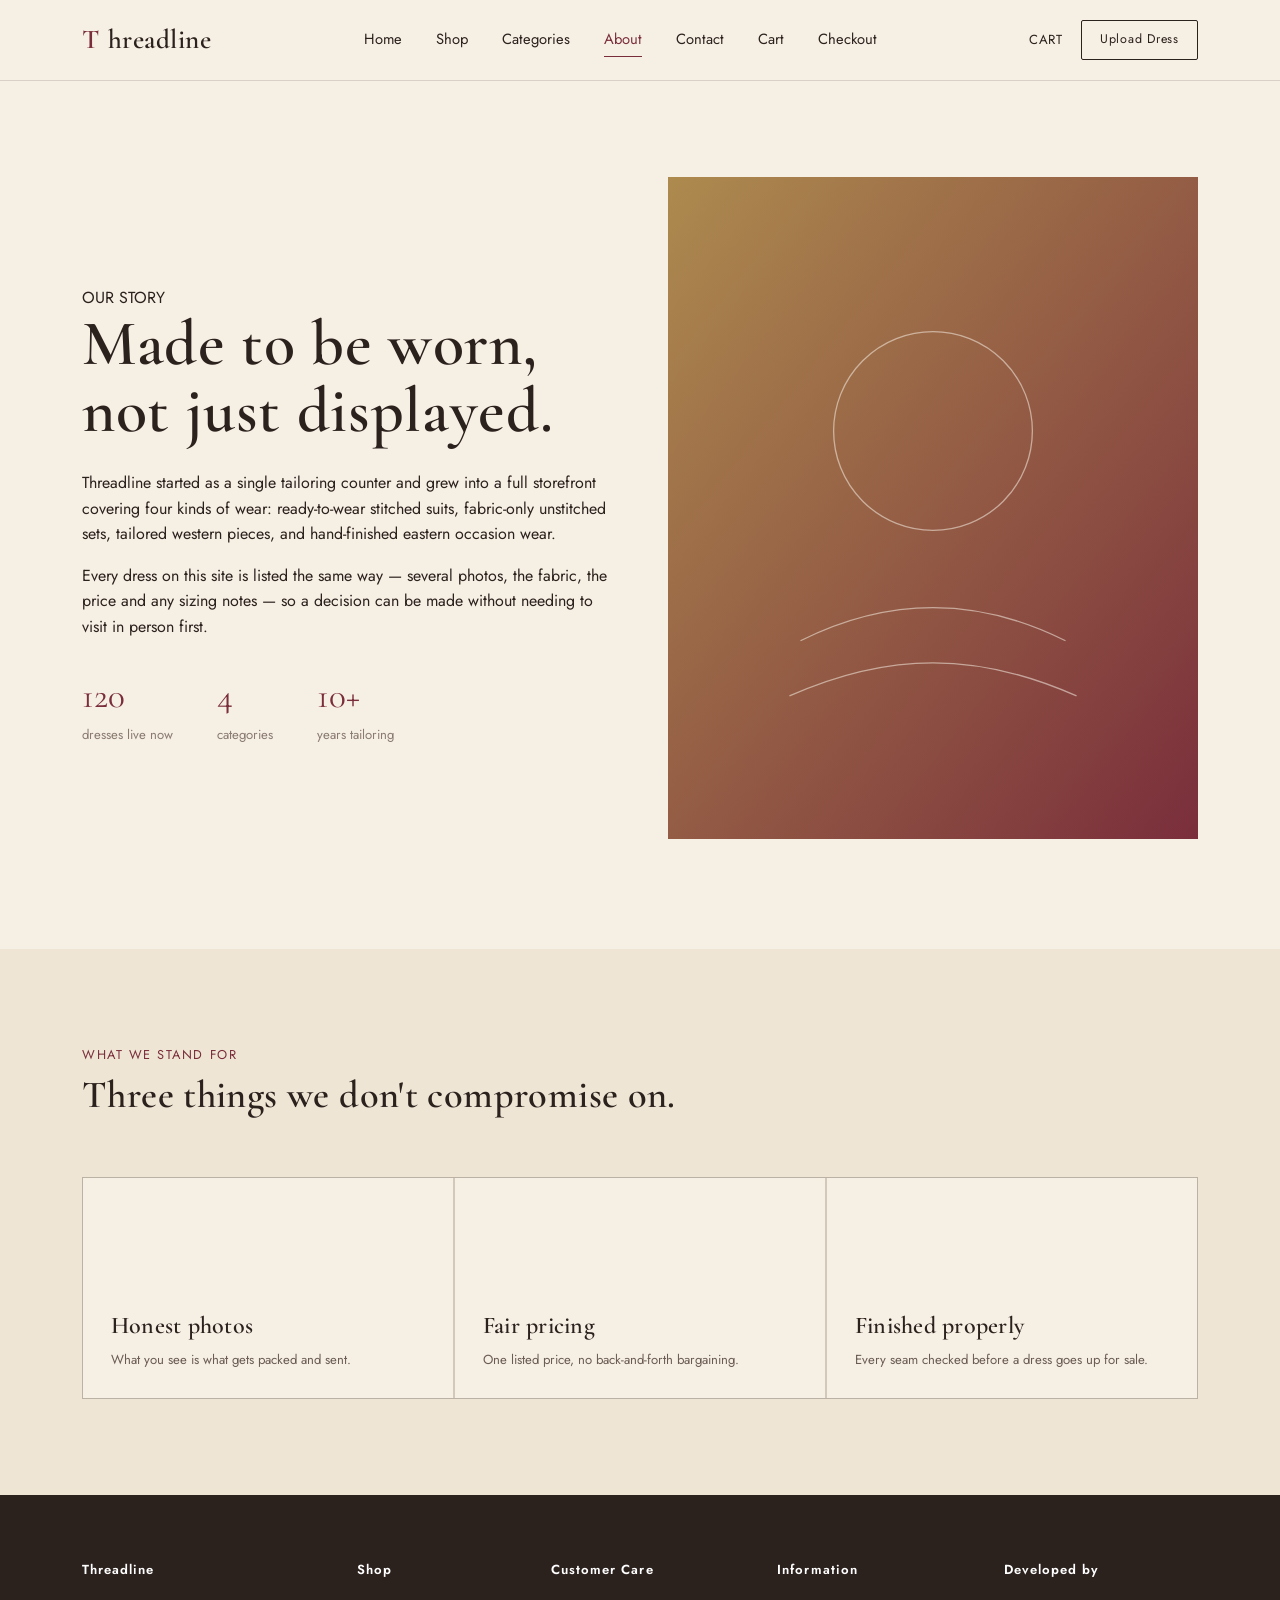
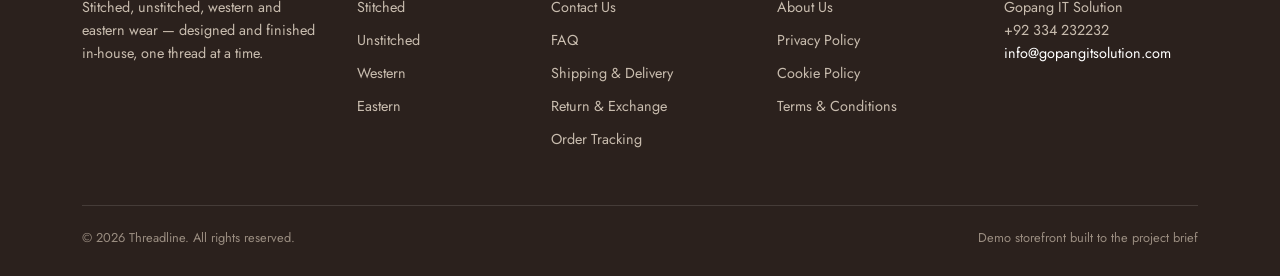
==== about.html @ db579361 "First upload" ====
<!doctype html>
<html lang="en">
<head>
<meta charset="UTF-8">
<meta name="viewport" content="width=device-width, initial-scale=1.0">
<title>About — Threadline</title>
<link rel="preconnect" href="https://fonts.googleapis.com">
<link href="https://fonts.googleapis.com/css2?family=Cormorant+Garamond:wght@500;600;700&family=Jost:wght@400;500;600&display=swap" rel="stylesheet">
<link rel="stylesheet" href="css/style.css">
</head>
<body>

<header class="site-header">
  <nav class="nav">
    <a href="index.html" class="brand"><span class="brand-mark">T</span>hreadline</a>
    <ul class="nav-links">
      <li><a href="index.html">Home</a></li>
      <li><a href="shop.html">Shop</a></li>
      <li><a href="categories.html">Categories</a></li>
      <li><a href="about.html" class="active">About</a></li>
      <li><a href="contact.html">Contact</a></li>
      <li><a href="cart.html">Cart</a></li>
      <li><a href="checkout.html">Checkout</a></li>
    </ul>
    <div class="nav-cta">
      <a href="cart.html" class="cart-link" aria-label="Shopping cart">
        Cart <span class="cart-badge">0</span>
      </a>
      <a href="admin.html" class="btn btn-small">Upload Dress</a>
      <button class="nav-toggle" aria-label="Menu"><span></span><span></span><span></span></button>
    </div>
  </nav>
</header>

<section class="section">
  <div class="container split">
    <div>
      <span class="kicker">OUR STORY</span>
      <h1>Made to be worn, not just displayed.</h1>
      <p>Threadline started as a single tailoring counter and grew into a full storefront covering four kinds of wear: ready-to-wear stitched suits, fabric-only unstitched sets, tailored western pieces, and hand-finished eastern occasion wear.</p>
      <p>Every dress on this site is listed the same way — several photos, the fabric, the price and any sizing notes — so a decision can be made without needing to visit in person first.</p>
      <div class="stat-row">
        <div><div class="num" id="statCount">—</div><div class="lbl">dresses live now</div></div>
        <div><div class="num">4</div><div class="lbl">categories</div></div>
        <div><div class="num">10+</div><div class="lbl">years tailoring</div></div>
      </div>
    </div>
    <div>
      <div class="gallery-main" style="aspect-ratio:4/5;">
        <svg viewBox="0 0 480 600" xmlns="http://www.w3.org/2000/svg" style="width:100%;height:100%;">
          <defs>
            <linearGradient id="aboutG" x1="0" y1="0" x2="1" y2="1">
              <stop offset="0" stop-color="#AD8A4E"/>
              <stop offset="1" stop-color="#7A2E3B"/>
            </linearGradient>
          </defs>
          <rect width="480" height="600" fill="url(#aboutG)"/>
          <g fill="none" stroke="#F6EFE4" stroke-width="1.2" opacity="0.55">
            <circle cx="240" cy="230" r="90"/>
            <path d="M120 420 C200 380 280 380 360 420"/>
            <path d="M110 470 C200 430 280 430 370 470"/>
          </g>
        </svg>
      </div>
    </div>
  </div>
</section>

<section class="section alt">
  <div class="container">
    <div class="section-head">
      <div>
        <span class="kicker">WHAT WE STAND FOR</span>
        <h2>Three things we don't compromise on.</h2>
      </div>
    </div>
    <div class="category-grid" style="grid-template-columns:repeat(3,1fr);">
      <div class="category-card" style="min-height:220px;">
        <h3>Honest photos</h3>
        <span class="count">What you see is what gets packed and sent.</span>
      </div>
      <div class="category-card" style="min-height:220px;">
        <h3>Fair pricing</h3>
        <span class="count">One listed price, no back-and-forth bargaining.</span>
      </div>
      <div class="category-card" style="min-height:220px;">
        <h3>Finished properly</h3>
        <span class="count">Every seam checked before a dress goes up for sale.</span>
      </div>
    </div>
  </div>
</section>

<footer class="site-footer">
  <div class="container">
    <div class="footer-grid">
      <div>
        <h4>Threadline</h4>
        <p>Stitched, unstitched, western and eastern wear — designed and finished in-house, one thread at a time.</p>
      </div>
      <div>
        <h4>Shop</h4>
        <ul>
          <li><a href="shop.html?cat=Stitched">Stitched</a></li>
          <li><a href="shop.html?cat=Unstitched">Unstitched</a></li>
          <li><a href="shop.html?cat=Western">Western</a></li>
          <li><a href="shop.html?cat=Eastern">Eastern</a></li>
        </ul>
      </div>
      <div>
        <h4>Customer Care</h4>
        <ul>
          <li><a href="contact.html">Contact Us</a></li>
          <li><a href="#">FAQ</a></li>
          <li><a href="#">Shipping &amp; Delivery</a></li>
          <li><a href="#">Return &amp; Exchange</a></li>
          <li><a href="#">Order Tracking</a></li>
        </ul>
      </div>
      <div>
        <h4>Information</h4>
        <ul>
          <li><a href="about.html">About Us</a></li>
          <li><a href="#">Privacy Policy</a></li>
          <li><a href="#">Cookie Policy</a></li>
          <li><a href="#">Terms &amp; Conditions</a></li>
        </ul>
      </div>
      <div>
        <h4>Developed by</h4>
        <p>Gopang IT Solution<br>+92 334 232232<br><a href="mailto:info@gopangitsolution.com">info@gopangitsolution.com</a></p>
      </div>
    </div>
    <div class="footer-bottom">
      <span>© <span id="year"></span> Threadline. All rights reserved.</span>
      <span>Demo storefront built to the project brief</span>
    </div>
  </div>
</footer>

<script src="js/data.js"></script>
<script src="js/main.js"></script>
<script>
  document.getElementById("statCount").textContent = loadProducts().length;
</script>
</body>
</html>
---- css/style.css ----
/* ============================================================
   RESHAM HOUSE — stylesheet
   Design tokens
   ============================================================ */
:root{
  --maroon:      #7A2E3B;
  --maroon-dark: #5E212C;
  --ivory:       #F6EFE4;
  --ivory-2:     #EFE5D4;
  --ink:         #2B211D;
  --gold:        #AD8A4E;
  --blush:       #E9D7C9;
  --white:       #FFFFFF;
  --line:        rgba(43,33,29,0.14);

  --font-display: 'Cormorant Garamond', 'Georgia', serif;
  --font-body: 'Jost', 'Helvetica Neue', Arial, sans-serif;

  --maxw: 1180px;
  --radius: 2px;
}

*{ box-sizing:border-box; }
html{ scroll-behavior:smooth; }
body{
  margin:0;
  background:var(--ivory);
  color:var(--ink);
  font-family:var(--font-body);
  font-size:16px;
  line-height:1.6;
  -webkit-font-smoothing:antialiased;
}
img{ max-width:100%; display:block; }
a{ color:inherit; text-decoration:none; }
ul{ list-style:none; margin:0; padding:0; }
button{ font-family:inherit; cursor:pointer; }
input,select,textarea{ font-family:inherit; font-size:1rem; }

h1,h2,h3,h4{
  font-family:var(--font-display);
  font-weight:600;
  margin:0 0 .4em;
  color:var(--ink);
  letter-spacing:.01em;
}
h1{ font-size:clamp(2.6rem,5vw,4.4rem); line-height:1.05; font-weight:600; }
h2{ font-size:clamp(1.9rem,3vw,2.6rem); line-height:1.15; }
h3{ font-size:1.5rem; }
p{ margin:0 0 1em; max-width:62ch; }

.container{
  max-width:var(--maxw);
  margin:0 auto;
  padding:0 32px;
}

:focus-visible{
  outline:2px solid var(--maroon);
  outline-offset:3px;
}

@media (prefers-reduced-motion: reduce){
  *{ animation-duration:.001ms !important; transition-duration:.001ms !important; }
}

/* ---------- buttons ---------- */
.btn{
  display:inline-flex;
  align-items:center;
  gap:.5em;
  padding:14px 30px;
  border:1px solid var(--ink);
  background:transparent;
  color:var(--ink);
  font-size:.86rem;
  letter-spacing:.06em;
  border-radius:var(--radius);
  transition:background .25s ease, color .25s ease, border-color .25s ease;
}
.btn:hover{ background:var(--ink); color:var(--ivory); }
.btn-solid{
  background:var(--maroon);
  border-color:var(--maroon);
  color:var(--white);
}
.btn-solid:hover{ background:var(--maroon-dark); border-color:var(--maroon-dark); color:var(--white); }
.btn-ghost{
  border-color:rgba(255,255,255,0.55);
  color:var(--white);
}
.btn-ghost:hover{ background:var(--white); color:var(--ink); }
.btn-small{ padding:9px 18px; font-size:.78rem; }
.btn-block{ width:100%; justify-content:center; }
.btn[disabled]{ opacity:.45; cursor:not-allowed; }

/* ============================================================
   Header / nav
   ============================================================ */
.site-header{
  position:sticky; top:0; z-index:50;
  background:var(--ivory);
  border-bottom:1px solid var(--line);
}
.nav{
  display:flex;
  align-items:center;
  justify-content:space-between;
  padding:18px 32px;
  max-width:var(--maxw);
  margin:0 auto;
}
.brand{
  font-family:var(--font-display);
  font-size:1.7rem;
  font-weight:600;
  letter-spacing:.02em;
  display:flex;
  align-items:baseline;
  gap:8px;
}
.brand .brand-mark{ color:var(--maroon); }
.nav-links{
  display:flex;
  gap:34px;
  font-size:.92rem;
}
.nav-links a{
  position:relative;
  padding:4px 0;
  color:var(--ink);
}
.nav-links a.active,
.nav-links a:hover{ color:var(--maroon); }
.nav-links a.active::after{
  content:"";
  position:absolute; left:0; right:0; bottom:-3px;
  height:1px; background:var(--maroon);
}
.nav-cta{ display:flex; align-items:center; gap:18px; }
.cart-link{
  display:inline-flex; align-items:center; gap:8px;
  font-size:.82rem; letter-spacing:.06em; text-transform:uppercase; color:var(--ink);
}
.cart-badge{
  display:inline-flex; align-items:center; justify-content:center;
  min-width:20px; height:20px; border-radius:50%;
  background:var(--maroon); color:#fff; font-size:.68rem; padding:0 6px;
}
.nav-toggle{
  display:none;
  background:none; border:none;
  flex-direction:column; gap:5px;
  padding:6px;
}
.nav-toggle span{ width:24px; height:1px; background:var(--ink); display:block; }

@media (max-width:860px){
  .nav-links{
    position:absolute; top:100%; left:0; right:0;
    background:var(--ivory);
    flex-direction:column;
    padding:8px 32px 26px;
    border-bottom:1px solid var(--line);
    display:none;
    gap:18px;
  }
  .nav-links.open{ display:flex; }
  .nav-toggle{ display:flex; }
}

/* ============================================================
   Hero
   ============================================================ */
.hero{
  display:grid;
  grid-template-columns:1.05fr .95fr;
  align-items:stretch;
  min-height:78vh;
  border-bottom:1px solid var(--line);
}
.hero-copy{
  display:flex;
  flex-direction:column;
  justify-content:center;
  padding:64px clamp(32px,6vw,88px);
}
.hero-eyebrow{
  font-size:.82rem;
  color:var(--maroon);
  letter-spacing:.14em;
  margin-bottom:18px;
}
.hero-copy h1{ margin-bottom:.3em; }
.hero-copy .lede{
  font-size:1.12rem;
  color:#5a4d46;
  max-width:44ch;
  margin-bottom:2em;
}
.hero-actions{ display:flex; gap:16px; flex-wrap:wrap; }
.hero-visual{
  position:relative;
  overflow:hidden;
  background:linear-gradient(160deg,var(--maroon) 0%, var(--maroon-dark) 55%, #40151d 100%);
}
.hero-visual svg{ width:100%; height:100%; display:block; }

@media (max-width:900px){
  .hero{ grid-template-columns:1fr; min-height:auto; }
  .hero-visual{ height:52vw; order:-1; }
  .hero-copy{ padding:48px 24px; }
}

/* ============================================================
   Section scaffolding
   ============================================================ */
.section{ padding:96px 0; }
.section-tight{ padding:64px 0; }
.section-head{
  display:flex;
  align-items:flex-end;
  justify-content:space-between;
  gap:24px;
  margin-bottom:44px;
  flex-wrap:wrap;
}
.section-head .kicker{
  font-size:.8rem;
  color:var(--maroon);
  letter-spacing:.12em;
  margin-bottom:.6em;
  display:block;
}
.section-head p{ color:#5a4d46; margin:0; }
.alt{ background:var(--ivory-2); }

/* ---------- category cards ---------- */
.category-grid{
  display:grid;
  grid-template-columns:repeat(4,1fr);
  gap:2px;
  background:var(--line);
  border:1px solid var(--line);
}
.category-card{
  background:var(--ivory);
  position:relative;
  min-height:340px;
  display:flex;
  flex-direction:column;
  justify-content:flex-end;
  padding:28px;
  overflow:hidden;
  transition:background .3s ease;
}
.category-card .swatch{
  position:absolute; inset:0;
  opacity:.16;
  transition:opacity .35s ease, transform .6s ease;
}
.category-card:hover .swatch{ opacity:.28; transform:scale(1.04); }
.category-card h3{ position:relative; margin-bottom:.15em; }
.category-card .count{
  position:relative;
  font-size:.82rem;
  color:#6b5c53;
}
.category-card .arrow{
  position:relative;
  margin-top:14px;
  font-size:.8rem;
  letter-spacing:.06em;
  color:var(--maroon);
}

@media (max-width:900px){
  .category-grid{ grid-template-columns:repeat(2,1fr); }
}
@media (max-width:520px){
  .category-grid{ grid-template-columns:1fr; }
}

/* ============================================================
   Product grid / cards
   ============================================================ */
.toolbar{
  display:flex;
  align-items:center;
  justify-content:space-between;
  flex-wrap:wrap;
  gap:16px;
  margin-bottom:36px;
  padding-bottom:20px;
  border-bottom:1px solid var(--line);
}
.filter-tabs{
  display:flex;
  gap:8px;
  flex-wrap:wrap;
}
.filter-tabs button{
  background:transparent;
  border:1px solid var(--line);
  padding:9px 18px;
  font-size:.82rem;
  letter-spacing:.03em;
  color:var(--ink);
  border-radius:20px;
  transition:all .2s ease;
}
.filter-tabs button.active,
.filter-tabs button:hover{
  background:var(--maroon);
  border-color:var(--maroon);
  color:var(--white);
}
.search-box{
  display:flex;
  align-items:center;
  border-bottom:1px solid var(--ink);
  padding:6px 2px;
  min-width:220px;
}
.search-box input{
  border:none; background:none; outline:none;
  width:100%; font-size:.92rem; color:var(--ink);
}

.product-grid{
  display:grid;
  grid-template-columns:repeat(auto-fill,minmax(240px,1fr));
  gap:34px 26px;
}
.product-card{
  display:block;
  background:var(--white);
}
.product-card-link{ display:block; }
.product-thumb{
  position:relative;
  aspect-ratio:3/4;
  overflow:hidden;
  background:var(--blush);
}
.product-thumb img{
  width:100%; height:100%; object-fit:cover;
  transition:transform .5s ease, opacity .4s ease;
}
.product-card:hover .product-thumb img{ transform:scale(1.045); }
.product-thumb .img-alt{
  position:absolute; inset:0;
  opacity:0;
  transition:opacity .4s ease;
}
.product-card:hover .img-alt{ opacity:1; }
.product-tag{
  position:absolute; top:12px; left:12px;
  background:var(--white);
  color:var(--ink);
  font-size:.7rem;
  letter-spacing:.06em;
  padding:5px 11px;
  border-radius:16px;
}
.product-info{ padding:16px 2px 0; }
.product-info .p-name{
  font-family:var(--font-display);
  font-size:1.18rem;
  margin-bottom:.2em;
}
.product-info .p-price{
  color:var(--maroon);
  font-size:.95rem;
}
.product-info .p-cat{
  font-size:.76rem;
  color:#8a7b71;
  letter-spacing:.04em;
  margin-top:2px;
}
.mini-cart-btn{
  width:100%; border:0; background:var(--maroon); color:#fff;
  padding:12px 16px; font-weight:500; letter-spacing:.04em; text-transform:uppercase;
  transition:background .2s ease;
}
.mini-cart-btn:hover{ background:var(--maroon-dark); }
.empty-state{
  text-align:center;
  padding:80px 20px;
  color:#7c6d63;
  border:1px dashed var(--line);
}
.empty-state h3{ color:var(--ink); }

/* ============================================================
   Product detail
   ============================================================ */
.detail-wrap{
  display:grid;
  grid-template-columns:1fr 1fr;
  gap:56px;
  align-items:flex-start;
}
.gallery-main{
  aspect-ratio:3/4;
  overflow:hidden;
  background:var(--blush);
  margin-bottom:14px;
}
.gallery-main img{ width:100%; height:100%; object-fit:cover; }
.gallery-thumbs{
  display:flex;
  gap:10px;
  flex-wrap:wrap;
}
.gallery-thumbs button{
  width:76px; height:96px;
  padding:0; border:1px solid var(--line);
  background:var(--blush);
  overflow:hidden;
}
.gallery-thumbs button.active{ border-color:var(--maroon); border-width:2px; }
.gallery-thumbs img{ width:100%; height:100%; object-fit:cover; }

.detail-info .p-cat{
  font-size:.8rem;
  letter-spacing:.1em;
  color:var(--maroon);
  margin-bottom:.6em;
  display:block;
}
.detail-info h1{ font-size:clamp(2rem,3.4vw,2.7rem); margin-bottom:.25em; }
.detail-info .price{
  font-size:1.4rem;
  color:var(--maroon);
  font-family:var(--font-display);
  margin-bottom:1.2em;
}
.detail-info .desc{
  color:#4a3f39;
  border-top:1px solid var(--line);
  padding-top:22px;
  margin-bottom:26px;
}
.spec-row{
  display:flex;
  justify-content:space-between;
  padding:11px 0;
  border-top:1px solid var(--line);
  font-size:.9rem;
}
.spec-row:last-of-type{ border-bottom:1px solid var(--line); }
.spec-row span:first-child{ color:#8a7b71; }

@media (max-width:820px){
  .detail-wrap{ grid-template-columns:1fr; gap:32px; }
}

/* ============================================================
   Admin / upload form
   ============================================================ */
.admin-shell{
  display:grid;
  grid-template-columns:1fr 1.15fr;
  gap:56px;
  align-items:flex-start;
}
.form-card{
  background:var(--white);
  border:1px solid var(--line);
  padding:36px;
}
.field{ margin-bottom:22px; }
.field label{
  display:block;
  font-size:.82rem;
  letter-spacing:.03em;
  color:#5a4d46;
  margin-bottom:8px;
}
.field input[type=text],
.field input[type=number],
.field select,
.field textarea{
  width:100%;
  padding:12px 14px;
  border:1px solid var(--line);
  background:var(--ivory);
  border-radius:var(--radius);
  color:var(--ink);
}
.field textarea{ resize:vertical; min-height:110px; }
.field-row{ display:grid; grid-template-columns:1fr 1fr; gap:18px; }
.upload-slots{
  display:grid;
  grid-template-columns:repeat(4,1fr);
  gap:10px;
}
.upload-slot{
  aspect-ratio:3/4;
  border:1px dashed var(--line);
  background:var(--ivory);
  display:flex;
  align-items:center;
  justify-content:center;
  position:relative;
  overflow:hidden;
  cursor:pointer;
  font-size:.72rem;
  color:#8a7b71;
  text-align:center;
  padding:6px;
}
.upload-slot img{ position:absolute; inset:0; width:100%; height:100%; object-fit:cover; }
.upload-slot input{ position:absolute; inset:0; opacity:0; cursor:pointer; }
.upload-slot .remove{
  position:absolute; top:4px; right:4px;
  background:rgba(43,33,29,.75);
  color:#fff;
  width:20px; height:20px;
  border-radius:50%;
  display:flex; align-items:center; justify-content:center;
  font-size:.7rem;
  z-index:2;
}
.hint{ font-size:.78rem; color:#8a7b71; margin-top:8px; }
.form-msg{
  margin-top:18px;
  padding:12px 16px;
  font-size:.88rem;
  border-radius:var(--radius);
  display:none;
}
.form-msg.show{ display:block; }
.form-msg.ok{ background:#eef4ea; color:#3a5a2f; border:1px solid #c9ddc0; }
.form-msg.err{ background:#f7e9e9; color:#8a2c2c; border:1px solid #e5c1c1; }

.cart-layout,
.checkout-layout{
  display:grid;
  grid-template-columns:1.4fr .8fr;
  gap:40px;
  align-items:start;
}
.cart-items{ display:grid; gap:18px; }
.cart-item{
  display:grid; grid-template-columns:120px 1fr; gap:18px;
  padding:18px; background:var(--white); border:1px solid var(--line);
}
.cart-item img{ width:120px; height:160px; object-fit:cover; }
.cart-copy{ display:flex; flex-direction:column; }
.cart-head{ display:flex; justify-content:space-between; gap:14px; align-items:flex-start; }
.cart-head h3{ font-size:1.4rem; margin:0; }
.cart-meta{ color:#7b635a; margin-top:4px; }
.qty-controls{
  display:inline-flex; align-items:center; gap:12px; margin:18px 0 10px;
  border:1px solid var(--line); width:max-content; padding:6px 10px;
}
.qty-controls button{
  width:28px; height:28px; border:none; background:var(--ivory); color:var(--ink);
  font-size:1.2rem; line-height:1;
}
.cart-line-total{ font-weight:600; color:var(--maroon); margin-top:auto; }
.remove-btn{
  background:none; border:1px solid var(--line); padding:6px 10px; color:#8a2c2c;
}
.summary-card{
  background:var(--white); border:1px solid var(--line); padding:28px 24px;
}
.summary-row{
  display:flex; justify-content:space-between; gap:14px; padding:10px 0; border-bottom:1px solid var(--line);
}
.summary-row.total{ border-top:1px solid var(--line); border-bottom:none; font-size:1.08rem; color:var(--maroon); }
.summary-card .btn{ margin-top:18px; }
.payment-options{ display:grid; gap:10px; }
.radio-option{
  display:flex; align-items:center; gap:10px; padding:12px 14px; border:1px solid var(--line); background:var(--ivory);
}
.checkout-form{ margin-bottom:0; }
.confirmation-shell{ display:flex; justify-content:center; }
.confirmation-card{
  max-width:760px; width:100%; background:var(--white); border:1px solid var(--line); padding:38px 32px;
}
.confirmation-box{ margin-top:18px; }
.lead{ font-size:1.08rem; color:#5a4d46; }
.cta-row{ display:flex; gap:14px; flex-wrap:wrap; margin-top:22px; }

.admin-list{ border-top:1px solid var(--line); }
.admin-row{
  display:grid;
  grid-template-columns:64px 1fr auto auto;
  gap:16px;
  align-items:center;
  padding:14px 0;
  border-bottom:1px solid var(--line);
}
.admin-row .thumb{
  width:64px; height:80px;
  object-fit:cover;
  background:var(--blush);
}
.admin-row .name{ font-family:var(--font-display); font-size:1.05rem; }
.admin-row .meta{ font-size:.78rem; color:#8a7b71; }
.admin-row .del{
  background:none; border:1px solid var(--line);
  padding:7px 14px; font-size:.75rem;
  color:#8a2c2c; border-radius:16px;
}
.admin-row .del:hover{ background:#f7e9e9; border-color:#e5c1c1; }

@media (max-width:820px){
  .admin-shell{ grid-template-columns:1fr; }
  .upload-slots{ grid-template-columns:repeat(4,1fr); }
  .cart-layout,
  .checkout-layout{ grid-template-columns:1fr; }
}

/* ============================================================
   Misc pages (about / contact)
   ============================================================ */
.split{
  display:grid;
  grid-template-columns:1fr 1fr;
  gap:56px;
  align-items:center;
}
@media (max-width:820px){ .split{ grid-template-columns:1fr; } }

.stat-row{ display:flex; gap:44px; margin-top:28px; flex-wrap:wrap; }
.stat-row .num{ font-family:var(--font-display); font-size:2.2rem; color:var(--maroon); }
.stat-row .lbl{ font-size:.82rem; color:#8a7b71; }

.contact-grid{
  display:grid;
  grid-template-columns:.9fr 1.1fr;
  gap:56px;
}
@media (max-width:820px){ .contact-grid{ grid-template-columns:1fr; } }

/* ============================================================
   Footer
   ============================================================ */
.site-footer{
  background:var(--ink);
  color:#e8ddd2;
  padding:64px 0 28px;
}
.footer-grid{
  display:grid;
  grid-template-columns:1.5fr 1fr 1.2fr 1.2fr 1.2fr;
  gap:32px;
  padding-bottom:44px;
  border-bottom:1px solid rgba(255,255,255,.12);
}
.footer-grid h4{
  color:#fff;
  font-size:.82rem;
  letter-spacing:.08em;
  margin-bottom:16px;
  font-family:var(--font-body);
}
.footer-grid ul li{ margin-bottom:10px; font-size:.9rem; }
.footer-grid ul a{ color:#c8bcae; }
.footer-grid ul a:hover{ color:#fff; }
.footer-grid p{ color:#c8bcae; font-size:.9rem; }
.footer-grid p a{ color:#fff; }
.footer-bottom{
  display:flex;
  justify-content:space-between;
  padding-top:22px;
  font-size:.8rem;
  color:#9a8d80;
  flex-wrap:wrap;
  gap:10px;
}
@media (max-width:820px){
  .footer-grid{ grid-template-columns:1fr 1fr; }
}
@media (max-width:520px){
  .footer-grid{ grid-template-columns:1fr; }
}
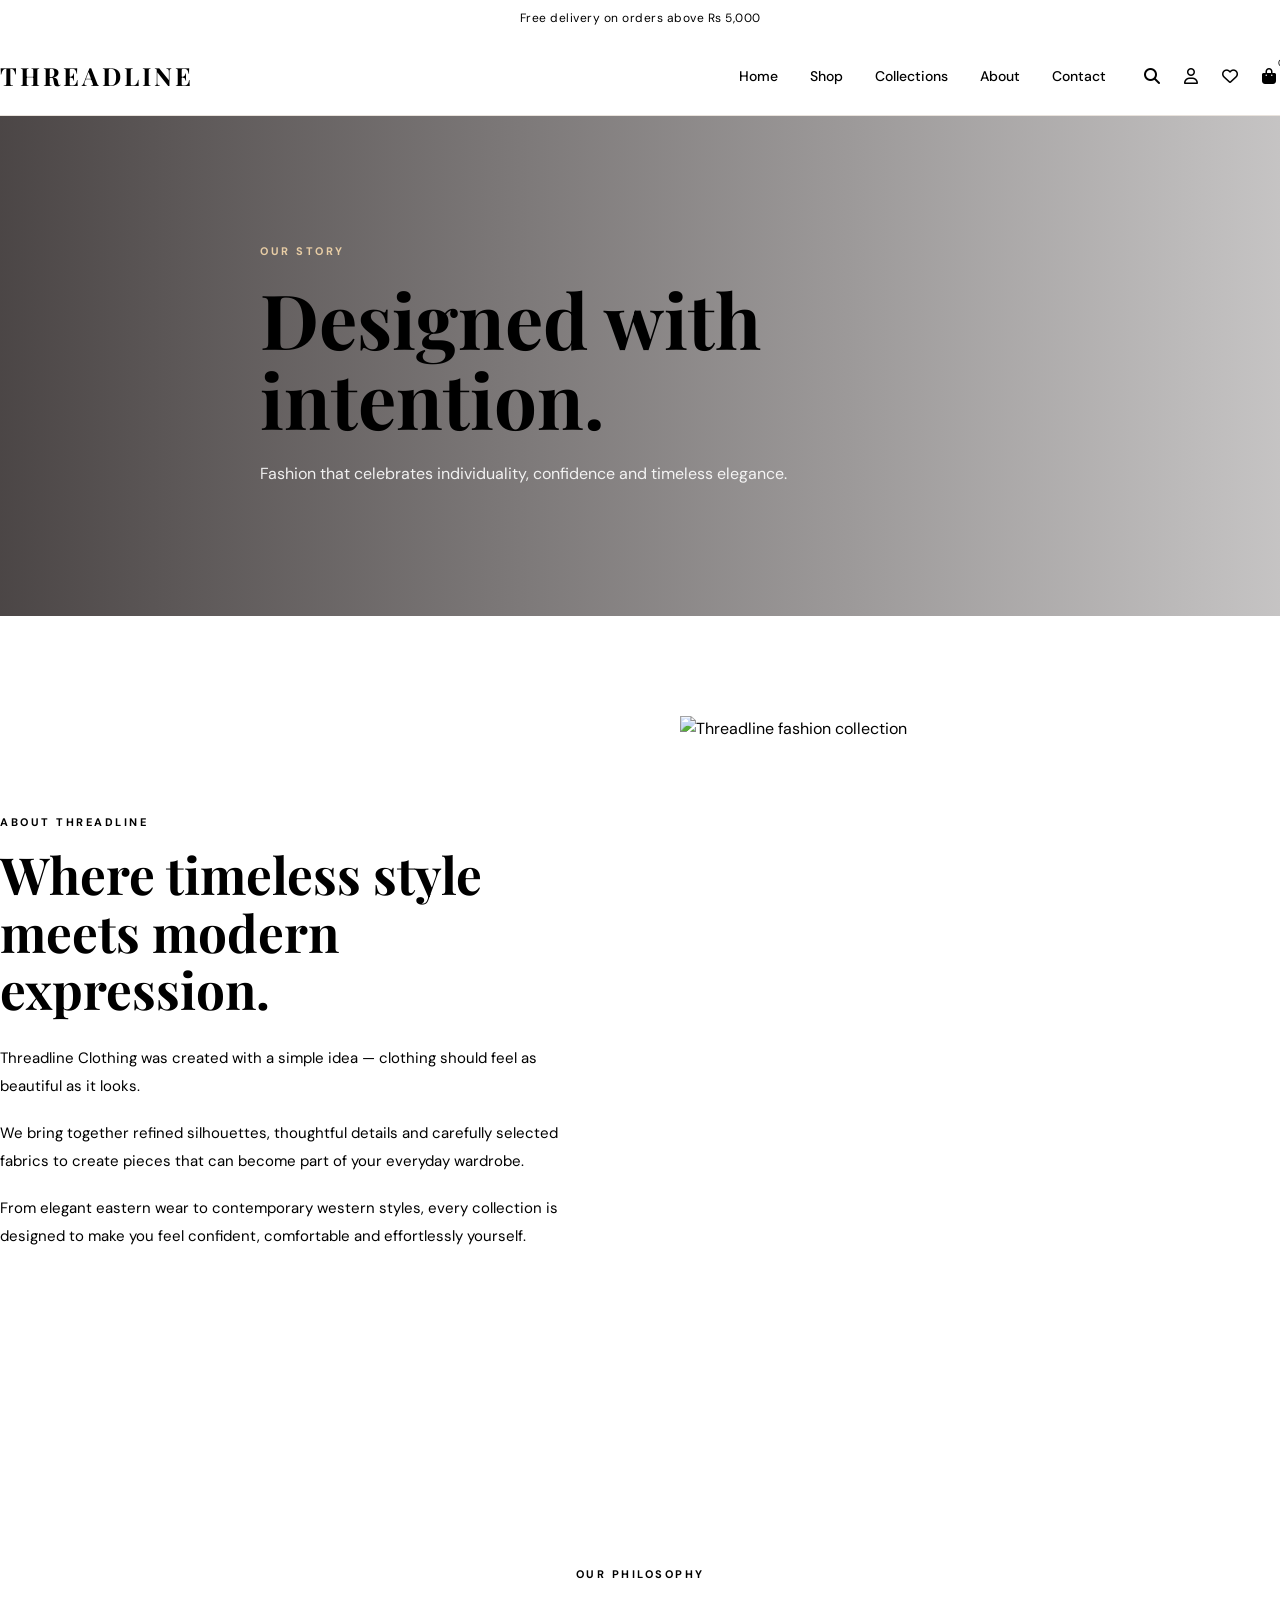
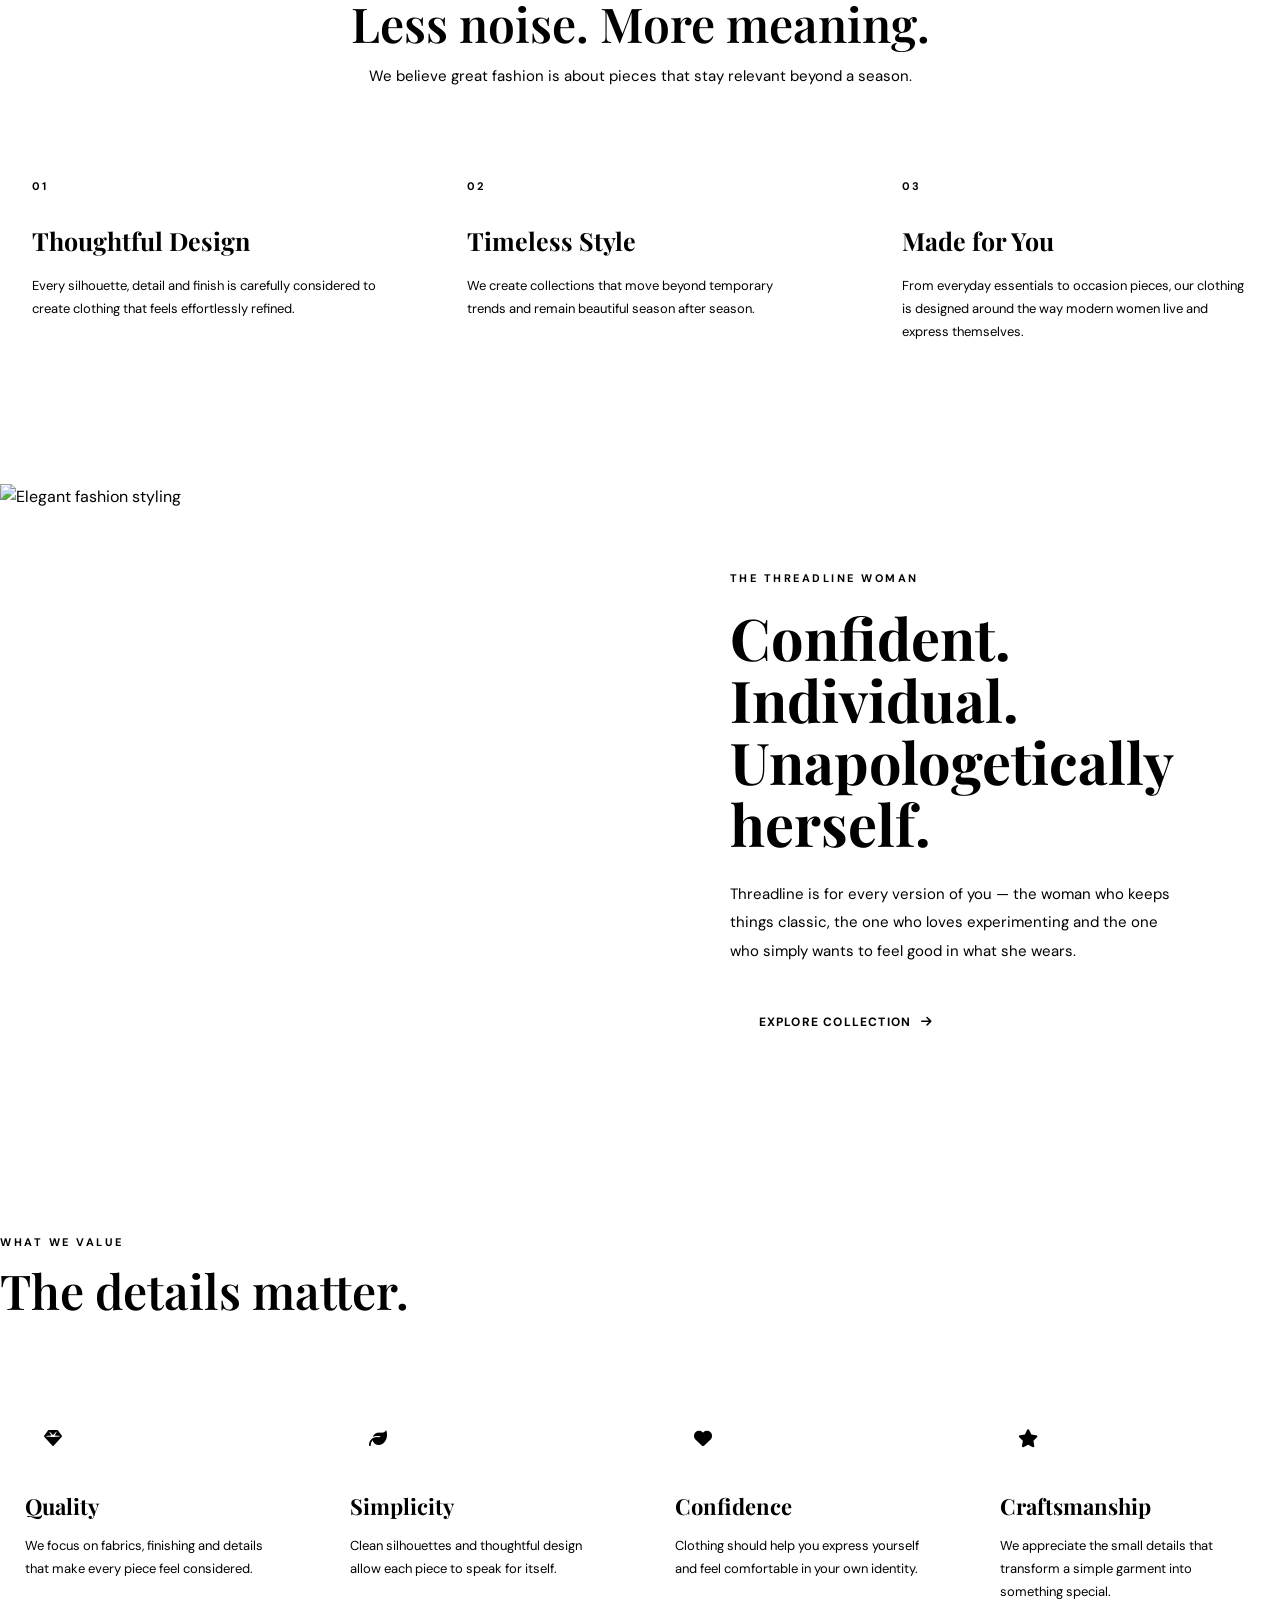
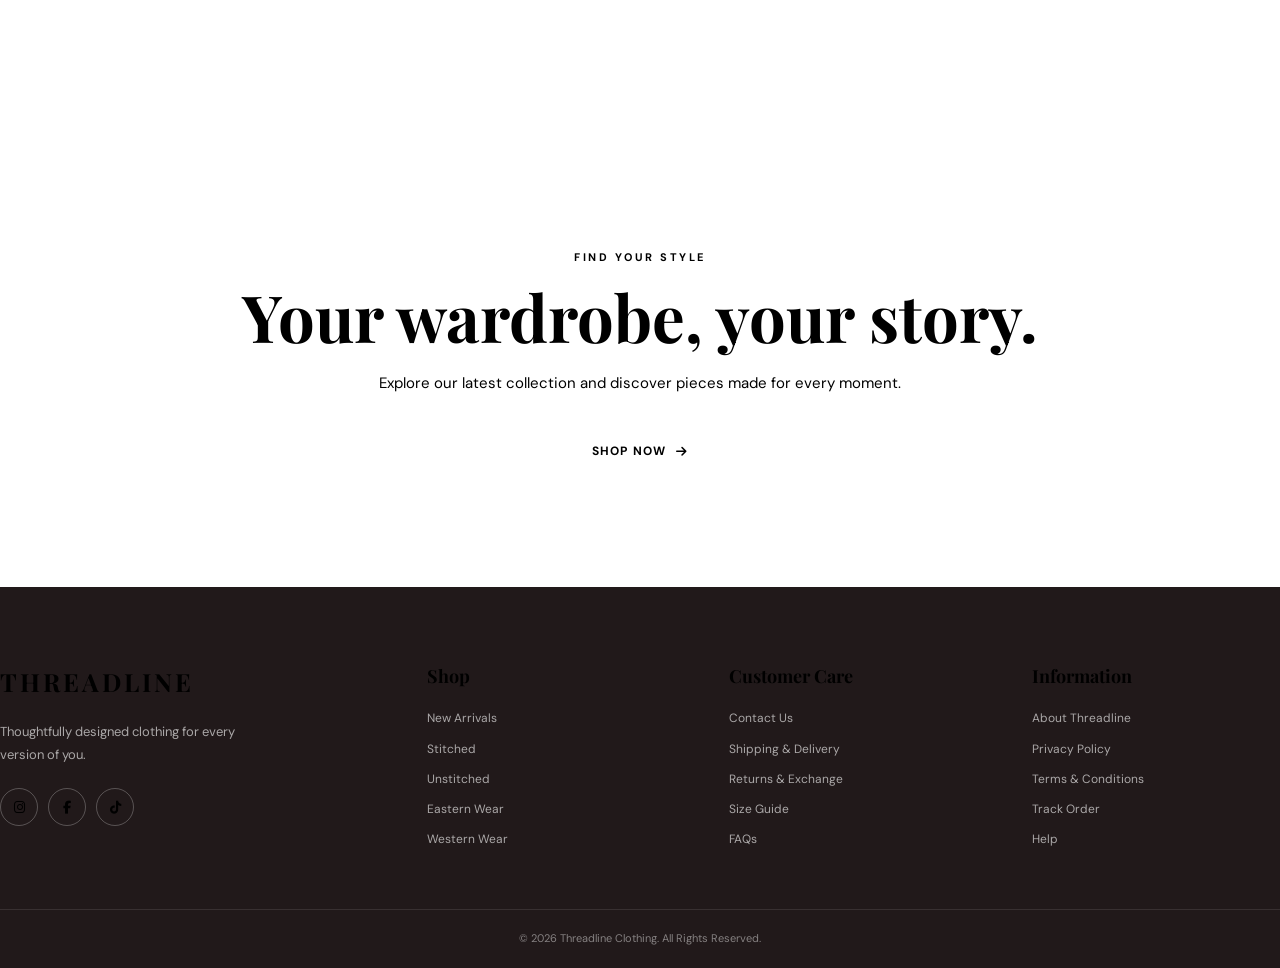
==== commit e1921ce6: "Updated website design" ====
--- a/about.html
+++ b/about.html
@@ -1,147 +1,697 @@
-<!doctype html>
+<!DOCTYPE html>
 <html lang="en">
+
 <head>
-<meta charset="UTF-8">
-<meta name="viewport" content="width=device-width, initial-scale=1.0">
-<title>About — Threadline</title>
-<link rel="preconnect" href="https://fonts.googleapis.com">
-<link href="https://fonts.googleapis.com/css2?family=Cormorant+Garamond:wght@500;600;700&family=Jost:wght@400;500;600&display=swap" rel="stylesheet">
-<link rel="stylesheet" href="css/style.css">
+    <meta charset="UTF-8">
+
+    <meta name="viewport" content="width=device-width, initial-scale=1.0">
+
+    <title>About Us | Threadline Clothing</title>
+
+    <meta name="description"
+        content="Discover the story behind Threadline Clothing — a modern fashion brand inspired by timeless style, thoughtful design and elegant craftsmanship.">
+
+    <meta name="keywords"
+        content="Threadline Clothing, about Threadline, Pakistani fashion, clothing brand, women's fashion">
+
+    <meta name="author" content="Threadline Clothing">
+
+    <!-- Google Fonts -->
+    <link rel="preconnect" href="https://fonts.googleapis.com">
+    <link rel="preconnect" href="https://fonts.gstatic.com" crossorigin>
+
+    <link
+        href="https://fonts.googleapis.com/css2?family=DM+Sans:wght@400;500;600;700&family=Playfair+Display:wght@500;600;700&display=swap"
+        rel="stylesheet">
+
+    <!-- Font Awesome -->
+    <link
+        rel="stylesheet"
+        href="https://cdnjs.cloudflare.com/ajax/libs/font-awesome/6.5.2/css/all.min.css">
+
+    <!-- Main CSS -->
+    <link rel="stylesheet" href="css/style.css">
 </head>
+
+
 <body>
 
-<header class="site-header">
-  <nav class="nav">
-    <a href="index.html" class="brand"><span class="brand-mark">T</span>hreadline</a>
-    <ul class="nav-links">
-      <li><a href="index.html">Home</a></li>
-      <li><a href="shop.html">Shop</a></li>
-      <li><a href="categories.html">Categories</a></li>
-      <li><a href="about.html" class="active">About</a></li>
-      <li><a href="contact.html">Contact</a></li>
-      <li><a href="cart.html">Cart</a></li>
-      <li><a href="checkout.html">Checkout</a></li>
-    </ul>
-    <div class="nav-cta">
-      <a href="cart.html" class="cart-link" aria-label="Shopping cart">
-        Cart <span class="cart-badge">0</span>
-      </a>
-      <a href="admin.html" class="btn btn-small">Upload Dress</a>
-      <button class="nav-toggle" aria-label="Menu"><span></span><span></span><span></span></button>
+    <!-- =====================================================
+         ANNOUNCEMENT BAR
+    ====================================================== -->
+
+    <div class="announcement-bar">
+        <p>
+            Free delivery on orders above Rs 5,000
+        </p>
     </div>
-  </nav>
-</header>
-
-<section class="section">
-  <div class="container split">
-    <div>
-      <span class="kicker">OUR STORY</span>
-      <h1>Made to be worn, not just displayed.</h1>
-      <p>Threadline started as a single tailoring counter and grew into a full storefront covering four kinds of wear: ready-to-wear stitched suits, fabric-only unstitched sets, tailored western pieces, and hand-finished eastern occasion wear.</p>
-      <p>Every dress on this site is listed the same way — several photos, the fabric, the price and any sizing notes — so a decision can be made without needing to visit in person first.</p>
-      <div class="stat-row">
-        <div><div class="num" id="statCount">—</div><div class="lbl">dresses live now</div></div>
-        <div><div class="num">4</div><div class="lbl">categories</div></div>
-        <div><div class="num">10+</div><div class="lbl">years tailoring</div></div>
-      </div>
-    </div>
-    <div>
-      <div class="gallery-main" style="aspect-ratio:4/5;">
-        <svg viewBox="0 0 480 600" xmlns="http://www.w3.org/2000/svg" style="width:100%;height:100%;">
-          <defs>
-            <linearGradient id="aboutG" x1="0" y1="0" x2="1" y2="1">
-              <stop offset="0" stop-color="#AD8A4E"/>
-              <stop offset="1" stop-color="#7A2E3B"/>
-            </linearGradient>
-          </defs>
-          <rect width="480" height="600" fill="url(#aboutG)"/>
-          <g fill="none" stroke="#F6EFE4" stroke-width="1.2" opacity="0.55">
-            <circle cx="240" cy="230" r="90"/>
-            <path d="M120 420 C200 380 280 380 360 420"/>
-            <path d="M110 470 C200 430 280 430 370 470"/>
-          </g>
-        </svg>
-      </div>
-    </div>
-  </div>
-</section>
-
-<section class="section alt">
-  <div class="container">
-    <div class="section-head">
-      <div>
-        <span class="kicker">WHAT WE STAND FOR</span>
-        <h2>Three things we don't compromise on.</h2>
-      </div>
-    </div>
-    <div class="category-grid" style="grid-template-columns:repeat(3,1fr);">
-      <div class="category-card" style="min-height:220px;">
-        <h3>Honest photos</h3>
-        <span class="count">What you see is what gets packed and sent.</span>
-      </div>
-      <div class="category-card" style="min-height:220px;">
-        <h3>Fair pricing</h3>
-        <span class="count">One listed price, no back-and-forth bargaining.</span>
-      </div>
-      <div class="category-card" style="min-height:220px;">
-        <h3>Finished properly</h3>
-        <span class="count">Every seam checked before a dress goes up for sale.</span>
-      </div>
-    </div>
-  </div>
-</section>
-
-<footer class="site-footer">
-  <div class="container">
-    <div class="footer-grid">
-      <div>
-        <h4>Threadline</h4>
-        <p>Stitched, unstitched, western and eastern wear — designed and finished in-house, one thread at a time.</p>
-      </div>
-      <div>
-        <h4>Shop</h4>
-        <ul>
-          <li><a href="shop.html?cat=Stitched">Stitched</a></li>
-          <li><a href="shop.html?cat=Unstitched">Unstitched</a></li>
-          <li><a href="shop.html?cat=Western">Western</a></li>
-          <li><a href="shop.html?cat=Eastern">Eastern</a></li>
-        </ul>
-      </div>
-      <div>
-        <h4>Customer Care</h4>
-        <ul>
-          <li><a href="contact.html">Contact Us</a></li>
-          <li><a href="#">FAQ</a></li>
-          <li><a href="#">Shipping &amp; Delivery</a></li>
-          <li><a href="#">Return &amp; Exchange</a></li>
-          <li><a href="#">Order Tracking</a></li>
-        </ul>
-      </div>
-      <div>
-        <h4>Information</h4>
-        <ul>
-          <li><a href="about.html">About Us</a></li>
-          <li><a href="#">Privacy Policy</a></li>
-          <li><a href="#">Cookie Policy</a></li>
-          <li><a href="#">Terms &amp; Conditions</a></li>
-        </ul>
-      </div>
-      <div>
-        <h4>Developed by</h4>
-        <p>Gopang IT Solution<br>+92 334 232232<br><a href="mailto:info@gopangitsolution.com">info@gopangitsolution.com</a></p>
-      </div>
-    </div>
-    <div class="footer-bottom">
-      <span>© <span id="year"></span> Threadline. All rights reserved.</span>
-      <span>Demo storefront built to the project brief</span>
-    </div>
-  </div>
-</footer>
-
-<script src="js/data.js"></script>
-<script src="js/main.js"></script>
-<script>
-  document.getElementById("statCount").textContent = loadProducts().length;
-</script>
+
+
+    <!-- =====================================================
+         NAVBAR
+    ====================================================== -->
+
+    <header class="site-header">
+
+        <div class="container nav-container">
+
+            <!-- Logo -->
+            <a href="index.html" class="brand-logo">
+                THREADLINE
+            </a>
+
+
+            <!-- Mobile Button -->
+            <button
+                class="nav-toggle"
+                type="button"
+                aria-label="Open navigation menu">
+
+                <i class="fa-solid fa-bars"></i>
+
+            </button>
+
+
+            <!-- Navigation -->
+            <nav class="site-nav">
+
+                <a href="index.html">
+                    Home
+                </a>
+
+                <a href="shop.html">
+                    Shop
+                </a>
+
+                <a href="categories.html">
+                    Collections
+                </a>
+
+                <a href="about.html" class="active">
+                    About
+                </a>
+
+                <a href="contact.html">
+                    Contact
+                </a>
+
+            </nav>
+
+
+            <!-- Navigation Actions -->
+            <div class="nav-actions">
+
+                <a
+                    href="shop.html"
+                    aria-label="Search">
+
+                    <i class="fa-solid fa-magnifying-glass"></i>
+
+                </a>
+
+
+                <a
+                    href="#"
+                    aria-label="Account">
+
+                    <i class="fa-regular fa-user"></i>
+
+                </a>
+
+
+                <a
+                    href="#"
+                    aria-label="Wishlist">
+
+                    <i class="fa-regular fa-heart"></i>
+
+                </a>
+
+
+                <a
+                    href="cart.html"
+                    class="cart-link"
+                    aria-label="Shopping cart">
+
+                    <i class="fa-solid fa-bag-shopping"></i>
+
+                    <span class="cart-count">
+                        0
+                    </span>
+
+                </a>
+
+            </div>
+
+        </div>
+
+    </header>
+
+
+    <!-- =====================================================
+         MAIN
+    ====================================================== -->
+
+    <main>
+
+
+        <!-- =================================================
+             ABOUT HERO
+        ================================================== -->
+
+        <section class="about-hero">
+
+            <div class="about-hero-overlay"></div>
+
+            <div class="container about-hero-content">
+
+                <p class="section-label">
+                    OUR STORY
+                </p>
+
+                <h1>
+                    Designed with intention.
+                </h1>
+
+                <p>
+                    Fashion that celebrates individuality,
+                    confidence and timeless elegance.
+                </p>
+
+            </div>
+
+        </section>
+
+
+        <!-- =================================================
+             INTRO
+        ================================================== -->
+
+        <section class="about-intro section-padding">
+
+            <div class="container about-intro-grid">
+
+                <div class="about-intro-content">
+
+                    <p class="section-label">
+                        ABOUT THREADLINE
+                    </p>
+
+                    <h2>
+                        Where timeless style
+                        meets modern expression.
+                    </h2>
+
+                    <p>
+                        Threadline Clothing was created with a simple
+                        idea — clothing should feel as beautiful as
+                        it looks.
+                    </p>
+
+                    <p>
+                        We bring together refined silhouettes,
+                        thoughtful details and carefully selected
+                        fabrics to create pieces that can become
+                        part of your everyday wardrobe.
+                    </p>
+
+                    <p>
+                        From elegant eastern wear to contemporary
+                        western styles, every collection is designed
+                        to make you feel confident, comfortable and
+                        effortlessly yourself.
+                    </p>
+
+                </div>
+
+
+                <div class="about-intro-image">
+
+                    <img
+                        src="https://images.unsplash.com/photo-1496747611176-843222e1e57c?auto=format&fit=crop&w=1000&q=90"
+                        alt="Threadline fashion collection">
+
+                </div>
+
+            </div>
+
+        </section>
+
+
+        <!-- =================================================
+             OUR PHILOSOPHY
+        ================================================== -->
+
+        <section class="about-philosophy section-padding">
+
+            <div class="container">
+
+                <div class="section-heading">
+
+                    <p class="section-label">
+                        OUR PHILOSOPHY
+                    </p>
+
+                    <h2>
+                        Less noise.
+                        More meaning.
+                    </h2>
+
+                    <p>
+                        We believe great fashion is about
+                        pieces that stay relevant beyond a season.
+                    </p>
+
+                </div>
+
+
+                <div class="philosophy-grid">
+
+
+                    <div class="philosophy-card">
+
+                        <div class="philosophy-number">
+                            01
+                        </div>
+
+                        <h3>
+                            Thoughtful Design
+                        </h3>
+
+                        <p>
+                            Every silhouette, detail and finish
+                            is carefully considered to create
+                            clothing that feels effortlessly refined.
+                        </p>
+
+                    </div>
+
+
+                    <div class="philosophy-card">
+
+                        <div class="philosophy-number">
+                            02
+                        </div>
+
+                        <h3>
+                            Timeless Style
+                        </h3>
+
+                        <p>
+                            We create collections that move beyond
+                            temporary trends and remain beautiful
+                            season after season.
+                        </p>
+
+                    </div>
+
+
+                    <div class="philosophy-card">
+
+                        <div class="philosophy-number">
+                            03
+                        </div>
+
+                        <h3>
+                            Made for You
+                        </h3>
+
+                        <p>
+                            From everyday essentials to occasion
+                            pieces, our clothing is designed around
+                            the way modern women live and express
+                            themselves.
+                        </p>
+
+                    </div>
+
+                </div>
+
+            </div>
+
+        </section>
+
+
+        <!-- =================================================
+             BRAND IMAGE / STATEMENT
+        ================================================== -->
+
+        <section class="about-statement">
+
+            <div class="about-statement-image">
+
+                <img
+                    src="https://images.unsplash.com/photo-1483985988355-763728e1935b?auto=format&fit=crop&w=1800&q=90"
+                    alt="Elegant fashion styling">
+
+            </div>
+
+
+            <div class="about-statement-content">
+
+                <p class="section-label">
+                    THE THREADLINE WOMAN
+                </p>
+
+                <h2>
+                    Confident.
+                    Individual.
+                    Unapologetically herself.
+                </h2>
+
+                <p>
+                    Threadline is for every version of you —
+                    the woman who keeps things classic,
+                    the one who loves experimenting and
+                    the one who simply wants to feel good
+                    in what she wears.
+                </p>
+
+                <a
+                    href="shop.html"
+                    class="btn btn-primary">
+
+                    Explore Collection
+
+                    <i class="fa-solid fa-arrow-right"></i>
+
+                </a>
+
+            </div>
+
+        </section>
+
+
+        <!-- =================================================
+             VALUES
+        ================================================== -->
+
+        <section class="about-values section-padding">
+
+            <div class="container">
+
+                <div class="section-top">
+
+                    <div class="section-heading left">
+
+                        <p class="section-label">
+                            WHAT WE VALUE
+                        </p>
+
+                        <h2>
+                            The details matter.
+                        </h2>
+
+                    </div>
+
+                </div>
+
+
+                <div class="values-grid">
+
+
+                    <div class="value-card">
+
+                        <i class="fa-solid fa-gem"></i>
+
+                        <h3>
+                            Quality
+                        </h3>
+
+                        <p>
+                            We focus on fabrics, finishing
+                            and details that make every piece
+                            feel considered.
+                        </p>
+
+                    </div>
+
+
+                    <div class="value-card">
+
+                        <i class="fa-solid fa-leaf"></i>
+
+                        <h3>
+                            Simplicity
+                        </h3>
+
+                        <p>
+                            Clean silhouettes and thoughtful
+                            design allow each piece to speak
+                            for itself.
+                        </p>
+
+                    </div>
+
+
+                    <div class="value-card">
+
+                        <i class="fa-solid fa-heart"></i>
+
+                        <h3>
+                            Confidence
+                        </h3>
+
+                        <p>
+                            Clothing should help you express
+                            yourself and feel comfortable in
+                            your own identity.
+                        </p>
+
+                    </div>
+
+
+                    <div class="value-card">
+
+                        <i class="fa-solid fa-star"></i>
+
+                        <h3>
+                            Craftsmanship
+                        </h3>
+
+                        <p>
+                            We appreciate the small details
+                            that transform a simple garment
+                            into something special.
+                        </p>
+
+                    </div>
+
+                </div>
+
+            </div>
+
+        </section>
+
+
+        <!-- =================================================
+             CTA
+        ================================================== -->
+
+        <section class="about-cta">
+
+            <div class="container">
+
+                <p class="section-label">
+                    FIND YOUR STYLE
+                </p>
+
+                <h2>
+                    Your wardrobe,
+                    your story.
+                </h2>
+
+                <p>
+                    Explore our latest collection and
+                    discover pieces made for every moment.
+                </p>
+
+                <a
+                    href="shop.html"
+                    class="btn btn-primary">
+
+                    Shop Now
+
+                    <i class="fa-solid fa-arrow-right"></i>
+
+                </a>
+
+            </div>
+
+        </section>
+
+    </main>
+
+
+    <!-- =====================================================
+         FOOTER
+    ====================================================== -->
+
+    <footer class="site-footer">
+
+        <div class="container footer-grid">
+
+
+            <div class="footer-brand">
+
+                <a
+                    href="index.html"
+                    class="footer-logo">
+
+                    THREADLINE
+
+                </a>
+
+                <p>
+                    Thoughtfully designed clothing
+                    for every version of you.
+                </p>
+
+
+                <div class="social-links">
+
+                    <a
+                        href="#"
+                        aria-label="Instagram">
+
+                        <i class="fa-brands fa-instagram"></i>
+
+                    </a>
+
+                    <a
+                        href="#"
+                        aria-label="Facebook">
+
+                        <i class="fa-brands fa-facebook-f"></i>
+
+                    </a>
+
+                    <a
+                        href="#"
+                        aria-label="TikTok">
+
+                        <i class="fa-brands fa-tiktok"></i>
+
+                    </a>
+
+                </div>
+
+            </div>
+
+
+            <div class="footer-column">
+
+                <h3>
+                    Shop
+                </h3>
+
+                <a href="shop.html">
+                    New Arrivals
+                </a>
+
+                <a href="categories.html">
+                    Stitched
+                </a>
+
+                <a href="categories.html">
+                    Unstitched
+                </a>
+
+                <a href="categories.html">
+                    Eastern Wear
+                </a>
+
+                <a href="categories.html">
+                    Western Wear
+                </a>
+
+            </div>
+
+
+            <div class="footer-column">
+
+                <h3>
+                    Customer Care
+                </h3>
+
+                <a href="contact.html">
+                    Contact Us
+                </a>
+
+                <a href="#">
+                    Shipping & Delivery
+                </a>
+
+                <a href="#">
+                    Returns & Exchange
+                </a>
+
+                <a href="#">
+                    Size Guide
+                </a>
+
+                <a href="#">
+                    FAQs
+                </a>
+
+            </div>
+
+
+            <div class="footer-column">
+
+                <h3>
+                    Information
+                </h3>
+
+                <a href="about.html">
+                    About Threadline
+                </a>
+
+                <a href="#">
+                    Privacy Policy
+                </a>
+
+                <a href="#">
+                    Terms & Conditions
+                </a>
+
+                <a href="#">
+                    Track Order
+                </a>
+
+                <a href="contact.html">
+                    Help
+                </a>
+
+            </div>
+
+        </div>
+
+
+        <div class="footer-bottom">
+
+            <div class="container">
+
+                <p>
+                    ©
+                    <span id="year"></span>
+                    Threadline Clothing.
+                    All Rights Reserved.
+                </p>
+
+            </div>
+
+        </div>
+
+    </footer>
+
+
+    <!-- =====================================================
+         JAVASCRIPT
+    ====================================================== -->
+
+    <script src="js/main.js"></script>
+
 </body>
-</html>
+
+</html>
--- a/css/style.css
+++ b/css/style.css
@@ -1,682 +1,2246 @@
+```css
 /* ============================================================
-   RESHAM HOUSE — stylesheet
-   Design tokens
+   THREADLINE CLOTHING
+   Professional Fashion Store — Main Stylesheet
    ============================================================ */
-:root{
-  --maroon:      #7A2E3B;
-  --maroon-dark: #5E212C;
-  --ivory:       #F6EFE4;
-  --ivory-2:     #EFE5D4;
-  --ink:         #2B211D;
-  --gold:        #AD8A4E;
-  --blush:       #E9D7C9;
-  --white:       #FFFFFF;
-  --line:        rgba(43,33,29,0.14);
-
-  --font-display: 'Cormorant Garamond', 'Georgia', serif;
-  --font-body: 'Jost', 'Helvetica Neue', Arial, sans-serif;
-
-  --maxw: 1180px;
-  --radius: 2px;
-}
-
-*{ box-sizing:border-box; }
-html{ scroll-behavior:smooth; }
-body{
-  margin:0;
-  background:var(--ivory);
-  color:var(--ink);
-  font-family:var(--font-body);
-  font-size:16px;
-  line-height:1.6;
-  -webkit-font-smoothing:antialiased;
-}
-img{ max-width:100%; display:block; }
-a{ color:inherit; text-decoration:none; }
-ul{ list-style:none; margin:0; padding:0; }
-button{ font-family:inherit; cursor:pointer; }
-input,select,textarea{ font-family:inherit; font-size:1rem; }
-
-h1,h2,h3,h4{
-  font-family:var(--font-display);
-  font-weight:600;
-  margin:0 0 .4em;
-  color:var(--ink);
-  letter-spacing:.01em;
-}
-h1{ font-size:clamp(2.6rem,5vw,4.4rem); line-height:1.05; font-weight:600; }
-h2{ font-size:clamp(1.9rem,3vw,2.6rem); line-height:1.15; }
-h3{ font-size:1.5rem; }
-p{ margin:0 0 1em; max-width:62ch; }
-
-.container{
-  max-width:var(--maxw);
-  margin:0 auto;
-  padding:0 32px;
-}
-
-:focus-visible{
-  outline:2px solid var(--maroon);
-  outline-offset:3px;
-}
-
-@media (prefers-reduced-motion: reduce){
-  *{ animation-duration:.001ms !important; transition-duration:.001ms !important; }
-}
-
-/* ---------- buttons ---------- */
-.btn{
-  display:inline-flex;
-  align-items:center;
-  gap:.5em;
-  padding:14px 30px;
-  border:1px solid var(--ink);
-  background:transparent;
-  color:var(--ink);
-  font-size:.86rem;
-  letter-spacing:.06em;
-  border-radius:var(--radius);
-  transition:background .25s ease, color .25s ease, border-color .25s ease;
-}
-.btn:hover{ background:var(--ink); color:var(--ivory); }
-.btn-solid{
-  background:var(--maroon);
-  border-color:var(--maroon);
-  color:var(--white);
-}
-.btn-solid:hover{ background:var(--maroon-dark); border-color:var(--maroon-dark); color:var(--white); }
-.btn-ghost{
-  border-color:rgba(255,255,255,0.55);
-  color:var(--white);
-}
-.btn-ghost:hover{ background:var(--white); color:var(--ink); }
-.btn-small{ padding:9px 18px; font-size:.78rem; }
-.btn-block{ width:100%; justify-content:center; }
-.btn[disabled]{ opacity:.45; cursor:not-allowed; }
 
 /* ============================================================
-   Header / nav
+   1. ROOT VARIABLES
    ============================================================ */
-.site-header{
-  position:sticky; top:0; z-index:50;
-  background:var(--ivory);
-  border-bottom:1px solid var(--line);
-}
-.nav{
-  display:flex;
-  align-items:center;
-  justify-content:space-between;
-  padding:18px 32px;
-  max-width:var(--maxw);
-  margin:0 auto;
-}
-.brand{
-  font-family:var(--font-display);
-  font-size:1.7rem;
-  font-weight:600;
-  letter-spacing:.02em;
-  display:flex;
-  align-items:baseline;
-  gap:8px;
-}
-.brand .brand-mark{ color:var(--maroon); }
-.nav-links{
-  display:flex;
-  gap:34px;
-  font-size:.92rem;
-}
-.nav-links a{
-  position:relative;
-  padding:4px 0;
-  color:var(--ink);
-}
-.nav-links a.active,
-.nav-links a:hover{ color:var(--maroon); }
-.nav-links a.active::after{
-  content:"";
-  position:absolute; left:0; right:0; bottom:-3px;
-  height:1px; background:var(--maroon);
-}
-.nav-cta{ display:flex; align-items:center; gap:18px; }
-.cart-link{
-  display:inline-flex; align-items:center; gap:8px;
-  font-size:.82rem; letter-spacing:.06em; text-transform:uppercase; color:var(--ink);
-}
-.cart-badge{
-  display:inline-flex; align-items:center; justify-content:center;
-  min-width:20px; height:20px; border-radius:50%;
-  background:var(--maroon); color:#fff; font-size:.68rem; padding:0 6px;
-}
-.nav-toggle{
-  display:none;
-  background:none; border:none;
-  flex-direction:column; gap:5px;
-  padding:6px;
-}
-.nav-toggle span{ width:24px; height:1px; background:var(--ink); display:block; }
-
-@media (max-width:860px){
-  .nav-links{
-    position:absolute; top:100%; left:0; right:0;
-    background:var(--ivory);
-    flex-direction:column;
-    padding:8px 32px 26px;
-    border-bottom:1px solid var(--line);
-    display:none;
-    gap:18px;
-  }
-  .nav-links.open{ display:flex; }
-  .nav-toggle{ display:flex; }
-}
+
+:root {
+    --primary: #6f2635;
+    --primary-dark: #4f1824;
+    --primary-light: #8d4352;
+
+    --cream: #f8f4ee;
+    --cream-dark: #eee7dd;
+    --white: #ffffff;
+
+    --text: #242020;
+    --text-light: #6e6662;
+    --border: #e4ddd5;
+
+    --gold: #b18a54;
+
+    --shadow-sm: 0 4px 15px rgba(40, 25, 25, 0.07);
+    --shadow-md: 0 10px 30px rgba(40, 25, 25, 0.10);
+    --shadow-lg: 0 20px 50px rgba(40, 25, 25, 0.15);
+
+    --transition: all 0.3s ease;
+
+    --container: 1200px;
+}
+
 
 /* ============================================================
-   Hero
+   2. RESET
    ============================================================ */
-.hero{
-  display:grid;
-  grid-template-columns:1.05fr .95fr;
-  align-items:stretch;
-  min-height:78vh;
-  border-bottom:1px solid var(--line);
-}
-.hero-copy{
-  display:flex;
-  flex-direction:column;
-  justify-content:center;
-  padding:64px clamp(32px,6vw,88px);
-}
-.hero-eyebrow{
-  font-size:.82rem;
-  color:var(--maroon);
-  letter-spacing:.14em;
-  margin-bottom:18px;
-}
-.hero-copy h1{ margin-bottom:.3em; }
-.hero-copy .lede{
-  font-size:1.12rem;
-  color:#5a4d46;
-  max-width:44ch;
-  margin-bottom:2em;
-}
-.hero-actions{ display:flex; gap:16px; flex-wrap:wrap; }
-.hero-visual{
-  position:relative;
-  overflow:hidden;
-  background:linear-gradient(160deg,var(--maroon) 0%, var(--maroon-dark) 55%, #40151d 100%);
-}
-.hero-visual svg{ width:100%; height:100%; display:block; }
-
-@media (max-width:900px){
-  .hero{ grid-template-columns:1fr; min-height:auto; }
-  .hero-visual{ height:52vw; order:-1; }
-  .hero-copy{ padding:48px 24px; }
-}
+
+* {
+    margin: 0;
+    padding: 0;
+    box-sizing: border-box;
+}
+
+html {
+    scroll-behavior: smooth;
+}
+
+body {
+    font-family: "DM Sans", sans-serif;
+    color: var(--text);
+    background: var(--white);
+    line-height: 1.6;
+    overflow-x: hidden;
+}
+
+img {
+    width: 100%;
+    display: block;
+}
+
+a {
+    text-decoration: none;
+    color: inherit;
+}
+
+button,
+input {
+    font-family: inherit;
+}
+
+button {
+    cursor: pointer;
+}
+
+ul {
+    list-style: none;
+}
+
 
 /* ============================================================
-   Section scaffolding
+   3. GLOBAL CONTAINER
    ============================================================ */
-.section{ padding:96px 0; }
-.section-tight{ padding:64px 0; }
-.section-head{
-  display:flex;
-  align-items:flex-end;
-  justify-content:space-between;
-  gap:24px;
-  margin-bottom:44px;
-  flex-wrap:wrap;
-}
-.section-head .kicker{
-  font-size:.8rem;
-  color:var(--maroon);
-  letter-spacing:.12em;
-  margin-bottom:.6em;
-  display:block;
-}
-.section-head p{ color:#5a4d46; margin:0; }
-.alt{ background:var(--ivory-2); }
-
-/* ---------- category cards ---------- */
-.category-grid{
-  display:grid;
-  grid-template-columns:repeat(4,1fr);
-  gap:2px;
-  background:var(--line);
-  border:1px solid var(--line);
-}
-.category-card{
-  background:var(--ivory);
-  position:relative;
-  min-height:340px;
-  display:flex;
-  flex-direction:column;
-  justify-content:flex-end;
-  padding:28px;
-  overflow:hidden;
-  transition:background .3s ease;
-}
-.category-card .swatch{
-  position:absolute; inset:0;
-  opacity:.16;
-  transition:opacity .35s ease, transform .6s ease;
-}
-.category-card:hover .swatch{ opacity:.28; transform:scale(1.04); }
-.category-card h3{ position:relative; margin-bottom:.15em; }
-.category-card .count{
-  position:relative;
-  font-size:.82rem;
-  color:#6b5c53;
-}
-.category-card .arrow{
-  position:relative;
-  margin-top:14px;
-  font-size:.8rem;
-  letter-spacing:.06em;
-  color:var(--maroon);
-}
-
-@media (max-width:900px){
-  .category-grid{ grid-template-columns:repeat(2,1fr); }
-}
-@media (max-width:520px){
-  .category-grid{ grid-template-columns:1fr; }
-}
+
+.container {
+    width: min(92%, var(--container));
+    margin: 0 auto;
+}
+
 
 /* ============================================================
-   Product grid / cards
+   4. ACCESSIBILITY
    ============================================================ */
-.toolbar{
-  display:flex;
-  align-items:center;
-  justify-content:space-between;
-  flex-wrap:wrap;
-  gap:16px;
-  margin-bottom:36px;
-  padding-bottom:20px;
-  border-bottom:1px solid var(--line);
-}
-.filter-tabs{
-  display:flex;
-  gap:8px;
-  flex-wrap:wrap;
-}
-.filter-tabs button{
-  background:transparent;
-  border:1px solid var(--line);
-  padding:9px 18px;
-  font-size:.82rem;
-  letter-spacing:.03em;
-  color:var(--ink);
-  border-radius:20px;
-  transition:all .2s ease;
-}
-.filter-tabs button.active,
-.filter-tabs button:hover{
-  background:var(--maroon);
-  border-color:var(--maroon);
-  color:var(--white);
-}
-.search-box{
-  display:flex;
-  align-items:center;
-  border-bottom:1px solid var(--ink);
-  padding:6px 2px;
-  min-width:220px;
-}
-.search-box input{
-  border:none; background:none; outline:none;
-  width:100%; font-size:.92rem; color:var(--ink);
-}
-
-.product-grid{
-  display:grid;
-  grid-template-columns:repeat(auto-fill,minmax(240px,1fr));
-  gap:34px 26px;
-}
-.product-card{
-  display:block;
-  background:var(--white);
-}
-.product-card-link{ display:block; }
-.product-thumb{
-  position:relative;
-  aspect-ratio:3/4;
-  overflow:hidden;
-  background:var(--blush);
-}
-.product-thumb img{
-  width:100%; height:100%; object-fit:cover;
-  transition:transform .5s ease, opacity .4s ease;
-}
-.product-card:hover .product-thumb img{ transform:scale(1.045); }
-.product-thumb .img-alt{
-  position:absolute; inset:0;
-  opacity:0;
-  transition:opacity .4s ease;
-}
-.product-card:hover .img-alt{ opacity:1; }
-.product-tag{
-  position:absolute; top:12px; left:12px;
-  background:var(--white);
-  color:var(--ink);
-  font-size:.7rem;
-  letter-spacing:.06em;
-  padding:5px 11px;
-  border-radius:16px;
-}
-.product-info{ padding:16px 2px 0; }
-.product-info .p-name{
-  font-family:var(--font-display);
-  font-size:1.18rem;
-  margin-bottom:.2em;
-}
-.product-info .p-price{
-  color:var(--maroon);
-  font-size:.95rem;
-}
-.product-info .p-cat{
-  font-size:.76rem;
-  color:#8a7b71;
-  letter-spacing:.04em;
-  margin-top:2px;
-}
-.mini-cart-btn{
-  width:100%; border:0; background:var(--maroon); color:#fff;
-  padding:12px 16px; font-weight:500; letter-spacing:.04em; text-transform:uppercase;
-  transition:background .2s ease;
-}
-.mini-cart-btn:hover{ background:var(--maroon-dark); }
-.empty-state{
-  text-align:center;
-  padding:80px 20px;
-  color:#7c6d63;
-  border:1px dashed var(--line);
-}
-.empty-state h3{ color:var(--ink); }
+
+.sr-only {
+    position: absolute;
+    width: 1px;
+    height: 1px;
+    padding: 0;
+    margin: -1px;
+    overflow: hidden;
+    clip: rect(0, 0, 0, 0);
+    white-space: nowrap;
+    border: 0;
+}
+
 
 /* ============================================================
-   Product detail
+   5. ANNOUNCEMENT BAR
    ============================================================ */
-.detail-wrap{
-  display:grid;
-  grid-template-columns:1fr 1fr;
-  gap:56px;
-  align-items:flex-start;
-}
-.gallery-main{
-  aspect-ratio:3/4;
-  overflow:hidden;
-  background:var(--blush);
-  margin-bottom:14px;
-}
-.gallery-main img{ width:100%; height:100%; object-fit:cover; }
-.gallery-thumbs{
-  display:flex;
-  gap:10px;
-  flex-wrap:wrap;
-}
-.gallery-thumbs button{
-  width:76px; height:96px;
-  padding:0; border:1px solid var(--line);
-  background:var(--blush);
-  overflow:hidden;
-}
-.gallery-thumbs button.active{ border-color:var(--maroon); border-width:2px; }
-.gallery-thumbs img{ width:100%; height:100%; object-fit:cover; }
-
-.detail-info .p-cat{
-  font-size:.8rem;
-  letter-spacing:.1em;
-  color:var(--maroon);
-  margin-bottom:.6em;
-  display:block;
-}
-.detail-info h1{ font-size:clamp(2rem,3.4vw,2.7rem); margin-bottom:.25em; }
-.detail-info .price{
-  font-size:1.4rem;
-  color:var(--maroon);
-  font-family:var(--font-display);
-  margin-bottom:1.2em;
-}
-.detail-info .desc{
-  color:#4a3f39;
-  border-top:1px solid var(--line);
-  padding-top:22px;
-  margin-bottom:26px;
-}
-.spec-row{
-  display:flex;
-  justify-content:space-between;
-  padding:11px 0;
-  border-top:1px solid var(--line);
-  font-size:.9rem;
-}
-.spec-row:last-of-type{ border-bottom:1px solid var(--line); }
-.spec-row span:first-child{ color:#8a7b71; }
-
-@media (max-width:820px){
-  .detail-wrap{ grid-template-columns:1fr; gap:32px; }
-}
+
+.announcement-bar {
+    background: var(--primary);
+    color: var(--white);
+    text-align: center;
+    padding: 9px 15px;
+    font-size: 12px;
+    letter-spacing: 0.5px;
+}
+
+.announcement-bar p {
+    margin: 0;
+}
+
 
 /* ============================================================
-   Admin / upload form
+   6. NAVBAR
    ============================================================ */
-.admin-shell{
-  display:grid;
-  grid-template-columns:1fr 1.15fr;
-  gap:56px;
-  align-items:flex-start;
-}
-.form-card{
-  background:var(--white);
-  border:1px solid var(--line);
-  padding:36px;
-}
-.field{ margin-bottom:22px; }
-.field label{
-  display:block;
-  font-size:.82rem;
-  letter-spacing:.03em;
-  color:#5a4d46;
-  margin-bottom:8px;
-}
-.field input[type=text],
-.field input[type=number],
-.field select,
-.field textarea{
-  width:100%;
-  padding:12px 14px;
-  border:1px solid var(--line);
-  background:var(--ivory);
-  border-radius:var(--radius);
-  color:var(--ink);
-}
-.field textarea{ resize:vertical; min-height:110px; }
-.field-row{ display:grid; grid-template-columns:1fr 1fr; gap:18px; }
-.upload-slots{
-  display:grid;
-  grid-template-columns:repeat(4,1fr);
-  gap:10px;
-}
-.upload-slot{
-  aspect-ratio:3/4;
-  border:1px dashed var(--line);
-  background:var(--ivory);
-  display:flex;
-  align-items:center;
-  justify-content:center;
-  position:relative;
-  overflow:hidden;
-  cursor:pointer;
-  font-size:.72rem;
-  color:#8a7b71;
-  text-align:center;
-  padding:6px;
-}
-.upload-slot img{ position:absolute; inset:0; width:100%; height:100%; object-fit:cover; }
-.upload-slot input{ position:absolute; inset:0; opacity:0; cursor:pointer; }
-.upload-slot .remove{
-  position:absolute; top:4px; right:4px;
-  background:rgba(43,33,29,.75);
-  color:#fff;
-  width:20px; height:20px;
-  border-radius:50%;
-  display:flex; align-items:center; justify-content:center;
-  font-size:.7rem;
-  z-index:2;
-}
-.hint{ font-size:.78rem; color:#8a7b71; margin-top:8px; }
-.form-msg{
-  margin-top:18px;
-  padding:12px 16px;
-  font-size:.88rem;
-  border-radius:var(--radius);
-  display:none;
-}
-.form-msg.show{ display:block; }
-.form-msg.ok{ background:#eef4ea; color:#3a5a2f; border:1px solid #c9ddc0; }
-.form-msg.err{ background:#f7e9e9; color:#8a2c2c; border:1px solid #e5c1c1; }
-
-.cart-layout,
-.checkout-layout{
-  display:grid;
-  grid-template-columns:1.4fr .8fr;
-  gap:40px;
-  align-items:start;
-}
-.cart-items{ display:grid; gap:18px; }
-.cart-item{
-  display:grid; grid-template-columns:120px 1fr; gap:18px;
-  padding:18px; background:var(--white); border:1px solid var(--line);
-}
-.cart-item img{ width:120px; height:160px; object-fit:cover; }
-.cart-copy{ display:flex; flex-direction:column; }
-.cart-head{ display:flex; justify-content:space-between; gap:14px; align-items:flex-start; }
-.cart-head h3{ font-size:1.4rem; margin:0; }
-.cart-meta{ color:#7b635a; margin-top:4px; }
-.qty-controls{
-  display:inline-flex; align-items:center; gap:12px; margin:18px 0 10px;
-  border:1px solid var(--line); width:max-content; padding:6px 10px;
-}
-.qty-controls button{
-  width:28px; height:28px; border:none; background:var(--ivory); color:var(--ink);
-  font-size:1.2rem; line-height:1;
-}
-.cart-line-total{ font-weight:600; color:var(--maroon); margin-top:auto; }
-.remove-btn{
-  background:none; border:1px solid var(--line); padding:6px 10px; color:#8a2c2c;
-}
-.summary-card{
-  background:var(--white); border:1px solid var(--line); padding:28px 24px;
-}
-.summary-row{
-  display:flex; justify-content:space-between; gap:14px; padding:10px 0; border-bottom:1px solid var(--line);
-}
-.summary-row.total{ border-top:1px solid var(--line); border-bottom:none; font-size:1.08rem; color:var(--maroon); }
-.summary-card .btn{ margin-top:18px; }
-.payment-options{ display:grid; gap:10px; }
-.radio-option{
-  display:flex; align-items:center; gap:10px; padding:12px 14px; border:1px solid var(--line); background:var(--ivory);
-}
-.checkout-form{ margin-bottom:0; }
-.confirmation-shell{ display:flex; justify-content:center; }
-.confirmation-card{
-  max-width:760px; width:100%; background:var(--white); border:1px solid var(--line); padding:38px 32px;
-}
-.confirmation-box{ margin-top:18px; }
-.lead{ font-size:1.08rem; color:#5a4d46; }
-.cta-row{ display:flex; gap:14px; flex-wrap:wrap; margin-top:22px; }
-
-.admin-list{ border-top:1px solid var(--line); }
-.admin-row{
-  display:grid;
-  grid-template-columns:64px 1fr auto auto;
-  gap:16px;
-  align-items:center;
-  padding:14px 0;
-  border-bottom:1px solid var(--line);
-}
-.admin-row .thumb{
-  width:64px; height:80px;
-  object-fit:cover;
-  background:var(--blush);
-}
-.admin-row .name{ font-family:var(--font-display); font-size:1.05rem; }
-.admin-row .meta{ font-size:.78rem; color:#8a7b71; }
-.admin-row .del{
-  background:none; border:1px solid var(--line);
-  padding:7px 14px; font-size:.75rem;
-  color:#8a2c2c; border-radius:16px;
-}
-.admin-row .del:hover{ background:#f7e9e9; border-color:#e5c1c1; }
-
-@media (max-width:820px){
-  .admin-shell{ grid-template-columns:1fr; }
-  .upload-slots{ grid-template-columns:repeat(4,1fr); }
-  .cart-layout,
-  .checkout-layout{ grid-template-columns:1fr; }
-}
+
+.site-header {
+    position: sticky;
+    top: 0;
+    z-index: 1000;
+    background: rgba(255, 255, 255, 0.97);
+    border-bottom: 1px solid rgba(228, 221, 213, 0.8);
+    backdrop-filter: blur(12px);
+}
+
+.nav-container {
+    min-height: 78px;
+    display: flex;
+    align-items: center;
+    justify-content: space-between;
+    gap: 35px;
+}
+
+.brand-logo {
+    font-family: "Playfair Display", serif;
+    font-size: 25px;
+    font-weight: 700;
+    letter-spacing: 3px;
+    color: var(--primary);
+    white-space: nowrap;
+}
+
+.site-nav {
+    display: flex;
+    align-items: center;
+    justify-content: center;
+    gap: 32px;
+    margin-left: auto;
+}
+
+.site-nav a {
+    position: relative;
+    color: var(--text);
+    font-size: 14px;
+    font-weight: 500;
+    transition: var(--transition);
+}
+
+.site-nav a::after {
+    content: "";
+    position: absolute;
+    left: 0;
+    bottom: -8px;
+    width: 0;
+    height: 1.5px;
+    background: var(--primary);
+    transition: var(--transition);
+}
+
+.site-nav a:hover,
+.site-nav a.active {
+    color: var(--primary);
+}
+
+.site-nav a:hover::after,
+.site-nav a.active::after {
+    width: 100%;
+}
+
+.nav-actions {
+    display: flex;
+    align-items: center;
+    gap: 17px;
+}
+
+.nav-actions a {
+    position: relative;
+    width: 22px;
+    height: 22px;
+    display: flex;
+    align-items: center;
+    justify-content: center;
+    color: var(--text);
+    transition: var(--transition);
+}
+
+.nav-actions a:hover {
+    color: var(--primary);
+    transform: translateY(-1px);
+}
+
+.cart-count {
+    position: absolute;
+    top: -10px;
+    right: -9px;
+    min-width: 17px;
+    height: 17px;
+    padding: 0 4px;
+    border-radius: 50%;
+    background: var(--primary);
+    color: var(--white);
+    font-size: 9px;
+    display: flex;
+    align-items: center;
+    justify-content: center;
+}
+
+.nav-toggle {
+    display: none;
+    border: none;
+    background: transparent;
+    font-size: 22px;
+    color: var(--text);
+}
+
 
 /* ============================================================
-   Misc pages (about / contact)
+   7. HERO
    ============================================================ */
-.split{
-  display:grid;
-  grid-template-columns:1fr 1fr;
-  gap:56px;
-  align-items:center;
-}
-@media (max-width:820px){ .split{ grid-template-columns:1fr; } }
-
-.stat-row{ display:flex; gap:44px; margin-top:28px; flex-wrap:wrap; }
-.stat-row .num{ font-family:var(--font-display); font-size:2.2rem; color:var(--maroon); }
-.stat-row .lbl{ font-size:.82rem; color:#8a7b71; }
-
-.contact-grid{
-  display:grid;
-  grid-template-columns:.9fr 1.1fr;
-  gap:56px;
-}
-@media (max-width:820px){ .contact-grid{ grid-template-columns:1fr; } }
+
+.hero-section {
+    min-height: calc(100vh - 110px);
+    position: relative;
+    display: flex;
+    align-items: center;
+    background:
+        linear-gradient(
+            90deg,
+            rgba(20, 13, 13, 0.67) 0%,
+            rgba(20, 13, 13, 0.38) 45%,
+            rgba(20, 13, 13, 0.08) 100%
+        ),
+        url("https://images.unsplash.com/photo-1490481651871-ab68de25d43d?auto=format&fit=crop&w=2000&q=90")
+        center center / cover no-repeat;
+}
+
+.hero-overlay {
+    position: absolute;
+    inset: 0;
+    pointer-events: none;
+}
+
+.hero-content {
+    position: relative;
+    z-index: 2;
+    color: var(--white);
+    padding: 100px 0;
+}
+
+.hero-eyebrow {
+    font-size: 12px;
+    font-weight: 700;
+    letter-spacing: 3px;
+    margin-bottom: 20px;
+}
+
+.hero-content h1 {
+    max-width: 720px;
+    font-family: "Playfair Display", serif;
+    font-size: clamp(46px, 6vw, 78px);
+    line-height: 1.06;
+    font-weight: 600;
+    margin-bottom: 25px;
+}
+
+.hero-description {
+    max-width: 560px;
+    font-size: 16px;
+    line-height: 1.8;
+    color: rgba(255, 255, 255, 0.91);
+    margin-bottom: 35px;
+}
+
+.hero-buttons {
+    display: flex;
+    flex-wrap: wrap;
+    gap: 14px;
+}
+
 
 /* ============================================================
-   Footer
+   8. BUTTONS
    ============================================================ */
-.site-footer{
-  background:var(--ink);
-  color:#e8ddd2;
-  padding:64px 0 28px;
-}
-.footer-grid{
-  display:grid;
-  grid-template-columns:1.5fr 1fr 1.2fr 1.2fr 1.2fr;
-  gap:32px;
-  padding-bottom:44px;
-  border-bottom:1px solid rgba(255,255,255,.12);
-}
-.footer-grid h4{
-  color:#fff;
-  font-size:.82rem;
-  letter-spacing:.08em;
-  margin-bottom:16px;
-  font-family:var(--font-body);
-}
-.footer-grid ul li{ margin-bottom:10px; font-size:.9rem; }
-.footer-grid ul a{ color:#c8bcae; }
-.footer-grid ul a:hover{ color:#fff; }
-.footer-grid p{ color:#c8bcae; font-size:.9rem; }
-.footer-grid p a{ color:#fff; }
-.footer-bottom{
-  display:flex;
-  justify-content:space-between;
-  padding-top:22px;
-  font-size:.8rem;
-  color:#9a8d80;
-  flex-wrap:wrap;
-  gap:10px;
-}
-@media (max-width:820px){
-  .footer-grid{ grid-template-columns:1fr 1fr; }
-}
-@media (max-width:520px){
-  .footer-grid{ grid-template-columns:1fr; }
-}
+
+.btn {
+    min-height: 50px;
+    display: inline-flex;
+    align-items: center;
+    justify-content: center;
+    padding: 0 28px;
+    border: 1px solid transparent;
+    font-size: 12px;
+    font-weight: 700;
+    letter-spacing: 1.2px;
+    text-transform: uppercase;
+    transition: var(--transition);
+}
+
+.btn-primary {
+    background: var(--primary);
+    color: var(--white);
+}
+
+.btn-primary:hover {
+    background: var(--primary-dark);
+    transform: translateY(-2px);
+    box-shadow: var(--shadow-md);
+}
+
+.btn-outline {
+    border-color: rgba(255, 255, 255, 0.8);
+    color: var(--white);
+    background: rgba(255, 255, 255, 0.05);
+}
+
+.btn-outline:hover {
+    background: var(--white);
+    color: var(--primary);
+}
+
+
+/* ============================================================
+   9. SECTION GLOBAL
+   ============================================================ */
+
+.section-padding {
+    padding: 100px 0;
+}
+
+.section-heading {
+    text-align: center;
+    margin-bottom: 50px;
+}
+
+.section-heading.left {
+    text-align: left;
+    margin-bottom: 0;
+}
+
+.section-label {
+    color: var(--primary);
+    font-size: 11px;
+    font-weight: 700;
+    letter-spacing: 2.5px;
+    margin-bottom: 12px;
+}
+
+.section-heading h2 {
+    font-family: "Playfair Display", serif;
+    font-size: clamp(34px, 4vw, 48px);
+    line-height: 1.15;
+    font-weight: 600;
+    margin-bottom: 13px;
+}
+
+.section-heading > p:last-child {
+    color: var(--text-light);
+    font-size: 15px;
+}
+
+.section-top {
+    display: flex;
+    align-items: flex-end;
+    justify-content: space-between;
+    gap: 30px;
+    margin-bottom: 45px;
+}
+
+.text-link {
+    display: inline-flex;
+    align-items: center;
+    gap: 8px;
+    color: var(--primary);
+    font-size: 12px;
+    font-weight: 700;
+    letter-spacing: 1px;
+    text-transform: uppercase;
+    white-space: nowrap;
+    transition: var(--transition);
+}
+
+.text-link:hover {
+    gap: 13px;
+}
+
+
+/* ============================================================
+   10. CATEGORY SECTION
+   ============================================================ */
+
+.category-section {
+    background: var(--cream);
+}
+
+.category-grid {
+    display: grid;
+    grid-template-columns: repeat(4, 1fr);
+    gap: 20px;
+}
+
+.category-card {
+    position: relative;
+    overflow: hidden;
+    background: var(--white);
+}
+
+.category-image {
+    height: 430px;
+    overflow: hidden;
+}
+
+.category-image img {
+    height: 100%;
+    object-fit: cover;
+    transition: transform 0.7s ease;
+}
+
+.category-card:hover .category-image img {
+    transform: scale(1.06);
+}
+
+.category-content {
+    padding: 22px 20px 24px;
+    text-align: center;
+}
+
+.category-content h3 {
+    font-family: "Playfair Display", serif;
+    font-size: 23px;
+    margin-bottom: 8px;
+}
+
+.category-content span {
+    display: inline-flex;
+    align-items: center;
+    gap: 8px;
+    color: var(--primary);
+    font-size: 11px;
+    font-weight: 700;
+    letter-spacing: 1px;
+    text-transform: uppercase;
+}
+
+
+/* ============================================================
+   11. PRODUCT SECTION
+   ============================================================ */
+
+.products-section {
+    background: var(--white);
+}
+
+.product-grid {
+    display: grid;
+    grid-template-columns: repeat(4, 1fr);
+    gap: 22px;
+}
+
+.product-card {
+    min-width: 0;
+}
+
+.product-image {
+    position: relative;
+    height: 500px;
+    overflow: hidden;
+    background: var(--cream);
+}
+
+.product-image img {
+    width: 100%;
+    height: 100%;
+    object-fit: cover;
+    transition: transform 0.6s ease;
+}
+
+.product-card:hover .product-image img {
+    transform: scale(1.045);
+}
+
+.product-badge {
+    position: absolute;
+    top: 14px;
+    left: 14px;
+    z-index: 3;
+    padding: 6px 10px;
+    background: var(--white);
+    color: var(--primary);
+    font-size: 9px;
+    font-weight: 800;
+    letter-spacing: 1px;
+}
+
+.product-badge.sale {
+    background: var(--primary);
+    color: var(--white);
+}
+
+.wishlist-btn {
+    position: absolute;
+    top: 12px;
+    right: 12px;
+    z-index: 3;
+    width: 38px;
+    height: 38px;
+    border: none;
+    border-radius: 50%;
+    background: rgba(255, 255, 255, 0.94);
+    color: var(--text);
+    display: flex;
+    align-items: center;
+    justify-content: center;
+    transition: var(--transition);
+}
+
+.wishlist-btn:hover {
+    background: var(--primary);
+    color: var(--white);
+}
+
+.quick-view {
+    position: absolute;
+    left: 15px;
+    right: 15px;
+    bottom: 15px;
+    z-index: 4;
+    padding: 13px;
+    background: var(--white);
+    color: var(--primary);
+    text-align: center;
+    font-size: 11px;
+    font-weight: 700;
+    letter-spacing: 1px;
+    text-transform: uppercase;
+    transform: translateY(75px);
+    opacity: 0;
+    transition: var(--transition);
+}
+
+.product-card:hover .quick-view {
+    transform: translateY(0);
+    opacity: 1;
+}
+
+.product-info {
+    padding: 18px 2px 0;
+}
+
+.product-category {
+    color: var(--text-light);
+    font-size: 10px;
+    font-weight: 600;
+    letter-spacing: 1.2px;
+    text-transform: uppercase;
+    margin-bottom: 7px;
+}
+
+.product-info h3 {
+    font-family: "Playfair Display", serif;
+    font-size: 19px;
+    font-weight: 600;
+    line-height: 1.3;
+    margin-bottom: 9px;
+}
+
+.product-rating {
+    display: flex;
+    align-items: center;
+    gap: 3px;
+    color: var(--gold);
+    font-size: 10px;
+    margin-bottom: 9px;
+}
+
+.product-rating span {
+    color: var(--text-light);
+    margin-left: 5px;
+    font-size: 10px;
+}
+
+.product-price {
+    font-size: 14px;
+    font-weight: 700;
+    color: var(--text);
+}
+
+.old-price {
+    color: #999;
+    text-decoration: line-through;
+    font-weight: 400;
+    margin-right: 7px;
+}
+
+
+/* ============================================================
+   12. FEATURED COLLECTION
+   ============================================================ */
+
+.featured-section {
+    display: grid;
+    grid-template-columns: 1fr 1fr;
+    min-height: 650px;
+    background: var(--cream);
+}
+
+.featured-image {
+    min-height: 650px;
+    overflow: hidden;
+}
+
+.featured-image img {
+    width: 100%;
+    height: 100%;
+    object-fit: cover;
+}
+
+.featured-content {
+    display: flex;
+    flex-direction: column;
+    justify-content: center;
+    align-items: flex-start;
+    padding: 70px clamp(35px, 7vw, 110px);
+}
+
+.featured-content h2 {
+    font-family: "Playfair Display", serif;
+    font-size: clamp(40px, 4.5vw, 60px);
+    line-height: 1.1;
+    margin-bottom: 22px;
+}
+
+.featured-content > p:not(.section-label) {
+    max-width: 500px;
+    color: var(--text-light);
+    font-size: 15px;
+    line-height: 1.9;
+    margin-bottom: 30px;
+}
+
+
+/* ============================================================
+   13. WHY THREADLINE
+   ============================================================ */
+
+.why-section {
+    background: var(--white);
+}
+
+.features-grid {
+    display: grid;
+    grid-template-columns: repeat(4, 1fr);
+    gap: 25px;
+}
+
+.feature-card {
+    text-align: center;
+    padding: 35px 22px;
+    border: 1px solid var(--border);
+    transition: var(--transition);
+}
+
+.feature-card:hover {
+    transform: translateY(-6px);
+    box-shadow: var(--shadow-md);
+    border-color: transparent;
+}
+
+.feature-icon {
+    width: 58px;
+    height: 58px;
+    margin: 0 auto 20px;
+    border-radius: 50%;
+    background: var(--cream);
+    color: var(--primary);
+    display: flex;
+    align-items: center;
+    justify-content: center;
+    font-size: 20px;
+}
+
+.feature-card h3 {
+    font-family: "Playfair Display", serif;
+    font-size: 21px;
+    margin-bottom: 10px;
+}
+
+.feature-card p {
+    color: var(--text-light);
+    font-size: 13px;
+    line-height: 1.8;
+}
+
+
+/* ============================================================
+   14. REVIEWS
+   ============================================================ */
+
+.reviews-section {
+    background: var(--cream);
+}
+
+.reviews-grid {
+    display: grid;
+    grid-template-columns: repeat(3, 1fr);
+    gap: 25px;
+}
+
+.review-card {
+    background: var(--white);
+    padding: 35px;
+    border: 1px solid var(--border);
+}
+
+.review-stars {
+    color: var(--gold);
+    letter-spacing: 2px;
+    font-size: 13px;
+    margin-bottom: 20px;
+}
+
+.review-card > p {
+    color: var(--text-light);
+    font-family: "Playfair Display", serif;
+    font-size: 17px;
+    line-height: 1.7;
+    margin-bottom: 28px;
+}
+
+.review-author {
+    display: flex;
+    align-items: center;
+    gap: 12px;
+}
+
+.author-avatar {
+    width: 42px;
+    height: 42px;
+    border-radius: 50%;
+    background: var(--primary);
+    color: var(--white);
+    display: flex;
+    align-items: center;
+    justify-content: center;
+    font-family: "Playfair Display", serif;
+}
+
+.review-author strong {
+    display: block;
+    font-size: 13px;
+}
+
+.review-author span {
+    display: block;
+    color: var(--text-light);
+    font-size: 10px;
+    margin-top: 2px;
+}
+
+
+/* ============================================================
+   15. NEWSLETTER
+   ============================================================ */
+
+.newsletter-section {
+    background: var(--primary);
+    color: var(--white);
+    padding: 75px 0;
+}
+
+.newsletter-container {
+    display: flex;
+    align-items: center;
+    justify-content: space-between;
+    gap: 60px;
+}
+
+.newsletter-content {
+    max-width: 520px;
+}
+
+.newsletter-content .section-label {
+    color: #e8cda5;
+}
+
+.newsletter-content h2 {
+    font-family: "Playfair Display", serif;
+    font-size: clamp(35px, 4vw, 50px);
+    margin-bottom: 10px;
+}
+
+.newsletter-content > p:last-child {
+    color: rgba(255, 255, 255, 0.75);
+    font-size: 14px;
+}
+
+.newsletter-form {
+    display: flex;
+    width: min(100%, 480px);
+    border-bottom: 1px solid rgba(255, 255, 255, 0.55);
+}
+
+.newsletter-form input {
+    flex: 1;
+    min-width: 0;
+    height: 50px;
+    border: none;
+    outline: none;
+    background: transparent;
+    color: var(--white);
+    font-size: 13px;
+}
+
+.newsletter-form input::placeholder {
+    color: rgba(255, 255, 255, 0.65);
+}
+
+.newsletter-form button {
+    border: none;
+    background: transparent;
+    color: var(--white);
+    font-size: 11px;
+    font-weight: 700;
+    letter-spacing: 1.2px;
+    text-transform: uppercase;
+    padding: 0 5px 0 20px;
+}
+
+
+/* ============================================================
+   16. GALLERY
+   ============================================================ */
+
+.gallery-section {
+    background: var(--white);
+}
+
+.gallery-grid {
+    display: grid;
+    grid-template-columns: repeat(4, 1fr);
+    gap: 10px;
+}
+
+.gallery-grid img {
+    height: 340px;
+    object-fit: cover;
+    transition: transform 0.5s ease;
+}
+
+.gallery-grid img:hover {
+    transform: scale(1.025);
+}
+
+
+/* ============================================================
+   17. FOOTER
+   ============================================================ */
+
+.site-footer {
+    background: #21191a;
+    color: var(--white);
+}
+
+.footer-grid {
+    display: grid;
+    grid-template-columns: 1.5fr 1fr 1fr 1fr;
+    gap: 55px;
+    padding: 75px 0 60px;
+}
+
+.footer-logo {
+    font-family: "Playfair Display", serif;
+    font-size: 25px;
+    font-weight: 700;
+    letter-spacing: 3px;
+}
+
+.footer-brand > p {
+    max-width: 280px;
+    color: rgba(255, 255, 255, 0.62);
+    font-size: 13px;
+    line-height: 1.8;
+    margin: 18px 0 22px;
+}
+
+.social-links {
+    display: flex;
+    gap: 10px;
+}
+
+.social-links a {
+    width: 38px;
+    height: 38px;
+    border: 1px solid rgba(255, 255, 255, 0.25);
+    border-radius: 50%;
+    display: flex;
+    align-items: center;
+    justify-content: center;
+    font-size: 13px;
+    transition: var(--transition);
+}
+
+.social-links a:hover {
+    background: var(--white);
+    color: var(--primary);
+    border-color: var(--white);
+}
+
+.footer-column {
+    display: flex;
+    flex-direction: column;
+    gap: 11px;
+}
+
+.footer-column h3 {
+    font-family: "Playfair Display", serif;
+    font-size: 18px;
+    margin-bottom: 8px;
+}
+
+.footer-column a {
+    width: fit-content;
+    color: rgba(255, 255, 255, 0.62);
+    font-size: 12px;
+    transition: var(--transition);
+}
+
+.footer-column a:hover {
+    color: var(--white);
+    padding-left: 4px;
+}
+
+.footer-bottom {
+    border-top: 1px solid rgba(255, 255, 255, 0.10);
+    padding: 20px 0;
+}
+
+.footer-bottom p {
+    color: rgba(255, 255, 255, 0.45);
+    font-size: 11px;
+    text-align: center;
+}
+
+
+/* ============================================================
+   18. RESPONSIVE — TABLET
+============================================================ */
+
+@media (max-width: 1050px) {
+
+    .site-nav {
+        gap: 20px;
+    }
+
+    .nav-container {
+        gap: 20px;
+    }
+
+    .category-grid,
+    .product-grid {
+        grid-template-columns: repeat(2, 1fr);
+    }
+
+    .category-image {
+        height: 480px;
+    }
+
+    .product-image {
+        height: 550px;
+    }
+
+    .features-grid {
+        grid-template-columns: repeat(2, 1fr);
+    }
+
+    .footer-grid {
+        grid-template-columns: repeat(2, 1fr);
+    }
+}
+
+
+/* ============================================================
+   19. RESPONSIVE — MOBILE
+============================================================ */
+
+@media (max-width: 768px) {
+
+    .announcement-bar {
+        font-size: 10px;
+        padding: 8px 10px;
+    }
+
+    .nav-container {
+        min-height: 68px;
+    }
+
+    .brand-logo {
+        font-size: 21px;
+        letter-spacing: 2.5px;
+    }
+
+    .nav-toggle {
+        display: block;
+        order: 3;
+    }
+
+    .site-nav {
+        position: absolute;
+        top: 100%;
+        left: 0;
+        right: 0;
+        display: none;
+        flex-direction: column;
+        align-items: stretch;
+        gap: 0;
+        background: var(--white);
+        border-bottom: 1px solid var(--border);
+        box-shadow: var(--shadow-md);
+        margin: 0;
+    }
+
+    .site-nav.open {
+        display: flex;
+    }
+
+    .site-nav a {
+        padding: 15px 5%;
+        border-bottom: 1px solid var(--border);
+    }
+
+    .site-nav a::after {
+        display: none;
+    }
+
+    .nav-actions {
+        margin-left: auto;
+        gap: 13px;
+    }
+
+    .nav-actions a:nth-child(2),
+    .nav-actions a:nth-child(3) {
+        display: none;
+    }
+
+    .hero-section {
+        min-height: 680px;
+        background-position: center;
+    }
+
+    .hero-content {
+        padding: 70px 0;
+    }
+
+    .hero-content h1 {
+        font-size: clamp(42px, 12vw, 60px);
+    }
+
+    .hero-description {
+        font-size: 14px;
+        max-width: 450px;
+    }
+
+    .hero-buttons {
+        flex-direction: column;
+        align-items: flex-start;
+    }
+
+    .section-padding {
+        padding: 70px 0;
+    }
+
+    .section-heading {
+        margin-bottom: 35px;
+    }
+
+    .section-top {
+        align-items: flex-start;
+        flex-direction: column;
+        margin-bottom: 35px;
+    }
+
+    .category-grid,
+    .product-grid {
+        grid-template-columns: repeat(2, 1fr);
+        gap: 14px;
+    }
+
+    .category-image {
+        height: 350px;
+    }
+
+    .category-content {
+        padding: 17px 10px 20px;
+    }
+
+    .category-content h3 {
+        font-size: 19px;
+    }
+
+    .product-image {
+        height: 430px;
+    }
+
+    .product-info h3 {
+        font-size: 17px;
+    }
+
+    .quick-view {
+        display: none;
+    }
+
+    .featured-section {
+        grid-template-columns: 1fr;
+    }
+
+    .featured-image {
+        min-height: 500px;
+    }
+
+    .featured-content {
+        padding: 65px 6%;
+    }
+
+    .features-grid {
+        grid-template-columns: 1fr 1fr;
+        gap: 14px;
+    }
+
+    .feature-card {
+        padding: 28px 14px;
+    }
+
+    .reviews-grid {
+        grid-template-columns: 1fr;
+    }
+
+    .newsletter-container {
+        flex-direction: column;
+        align-items: flex-start;
+        gap: 35px;
+    }
+
+    .newsletter-form {
+        width: 100%;
+    }
+
+    .gallery-grid {
+        grid-template-columns: repeat(2, 1fr);
+        gap: 7px;
+    }
+
+    .gallery-grid img {
+        height: 280px;
+    }
+
+    .footer-grid {
+        grid-template-columns: 1fr 1fr;
+        gap: 40px 25px;
+    }
+}
+
+
+/* ============================================================
+   20. SMALL MOBILE
+============================================================ */
+
+@media (max-width: 480px) {
+
+    .container {
+        width: 90%;
+    }
+
+    .brand-logo {
+        font-size: 18px;
+    }
+
+    .nav-actions {
+        gap: 10px;
+    }
+
+    .hero-section {
+        min-height: 620px;
+    }
+
+    .hero-content h1 {
+        font-size: 42px;
+    }
+
+    .hero-eyebrow {
+        font-size: 10px;
+        letter-spacing: 2px;
+    }
+
+    .hero-description {
+        font-size: 13px;
+        line-height: 1.7;
+    }
+
+    .btn {
+        width: 100%;
+        padding: 0 20px;
+    }
+
+    .category-grid,
+    .product-grid {
+        grid-template-columns: 1fr 1fr;
+        gap: 10px;
+    }
+
+    .category-image {
+        height: 270px;
+    }
+
+    .product-image {
+        height: 360px;
+    }
+
+    .product-info {
+        padding-top: 13px;
+    }
+
+    .product-category {
+        font-size: 8px;
+    }
+
+    .product-info h3 {
+        font-size: 15px;
+    }
+
+    .product-rating {
+        font-size: 8px;
+    }
+
+    .product-price {
+        font-size: 12px;
+    }
+
+    .product-badge {
+        top: 8px;
+        left: 8px;
+        font-size: 8px;
+        padding: 5px 7px;
+    }
+
+    .wishlist-btn {
+        width: 32px;
+        height: 32px;
+        top: 8px;
+        right: 8px;
+    }
+
+    .features-grid {
+        grid-template-columns: 1fr;
+    }
+
+    .gallery-grid img {
+        height: 230px;
+    }
+
+    .footer-grid {
+        grid-template-columns: 1fr;
+        gap: 35px;
+    }
+
+    .footer-bottom p {
+        font-size: 9px;
+    }
+}
+/* =========================================================
+   THREADLINE — COLLECTIONS PAGE
+========================================================= */
+
+.collections-hero {
+    position: relative;
+    min-height: 500px;
+
+    display: flex;
+    align-items: center;
+
+    background-image:
+        url("https://images.unsplash.com/photo-1490481651871-ab68de25d43d?auto=format&fit=crop&w=1800&q=90");
+
+    background-size: cover;
+    background-position: center 35%;
+}
+
+.collections-hero-overlay {
+    position: absolute;
+    inset: 0;
+
+    background:
+        linear-gradient(
+            90deg,
+            rgba(28,23,20,.78),
+            rgba(28,23,20,.25)
+        );
+}
+
+.collections-hero-content {
+    position: relative;
+    z-index: 2;
+
+    padding: 100px 25px;
+
+    color: #fff;
+}
+
+.collections-hero-content .section-label {
+    margin-bottom: 18px;
+
+    font-size: 11px;
+    letter-spacing: 2.5px;
+    font-weight: 600;
+}
+
+.collections-hero-content h1 {
+    margin: 0 0 22px;
+
+    font-family: "Playfair Display", serif;
+
+    font-size: clamp(45px, 6vw, 76px);
+
+    line-height: 1.05;
+}
+
+.collections-hero-content p:last-child {
+    max-width: 540px;
+
+    margin: 0;
+
+    color: rgba(255,255,255,.9);
+
+    font-size: 16px;
+    line-height: 1.8;
+}
+
+
+/* =========================================================
+   INTRO
+========================================================= */
+
+.collections-intro {
+    padding: 90px 20px 70px;
+
+    text-align: center;
+}
+
+.collections-intro .container {
+    max-width: 760px;
+}
+
+.collections-intro .section-label {
+    margin-bottom: 13px;
+
+    color: #92715f;
+
+    font-size: 10px;
+    font-weight: 700;
+
+    letter-spacing: 2px;
+}
+
+.collections-intro h2 {
+    margin: 0 0 18px;
+
+    font-family: "Playfair Display", serif;
+
+    color: #292420;
+
+    font-size: clamp(34px, 5vw, 50px);
+}
+
+.collections-intro p:last-child {
+    margin: 0 auto;
+
+    color: #766d66;
+
+    font-size: 15px;
+
+    line-height: 1.9;
+}
+
+
+/* =========================================================
+   COLLECTION GRID
+========================================================= */
+
+.collections-section {
+    padding: 10px 0 100px;
+
+    background: #fff;
+}
+
+.collection-grid {
+    display: grid;
+
+    grid-template-columns: repeat(2, 1fr);
+
+    gap: 24px;
+}
+
+.collection-card {
+    position: relative;
+
+    min-height: 580px;
+
+    overflow: hidden;
+
+    background: #eee9e4;
+}
+
+.collection-card.collection-large {
+    grid-column: span 2;
+
+    min-height: 620px;
+}
+
+.collection-card.collection-wide {
+    grid-column: span 2;
+
+    min-height: 550px;
+}
+
+.collection-image {
+    position: absolute;
+
+    inset: 0;
+}
+
+.collection-image::after {
+    content: "";
+
+    position: absolute;
+
+    inset: 0;
+
+    background:
+        linear-gradient(
+            180deg,
+            rgba(0,0,0,.04) 20%,
+            rgba(0,0,0,.72) 100%
+        );
+}
+
+.collection-image img {
+    width: 100%;
+    height: 100%;
+
+    display: block;
+
+    object-fit: cover;
+
+    transition:
+        transform .8s cubic-bezier(.2,.6,.3,1);
+}
+
+.collection-card:hover .collection-image img {
+    transform: scale(1.045);
+}
+
+
+/* =========================================================
+   COLLECTION CONTENT
+========================================================= */
+
+.collection-content {
+    position: absolute;
+
+    left: 0;
+    right: 0;
+    bottom: 0;
+
+    z-index: 2;
+
+    padding: 42px;
+
+    color: #fff;
+}
+
+.collection-content p {
+    margin: 0 0 10px;
+
+    font-size: 10px;
+    font-weight: 700;
+
+    letter-spacing: 2px;
+}
+
+.collection-content h3 {
+    margin: 0 0 10px;
+
+    font-family: "Playfair Display", serif;
+
+    font-size: clamp(30px, 4vw, 46px);
+
+    font-weight: 600;
+}
+
+.collection-content span {
+    display: block;
+
+    max-width: 480px;
+
+    margin-bottom: 22px;
+
+    color: rgba(255,255,255,.86);
+
+    font-size: 14px;
+
+    line-height: 1.7;
+}
+
+.collection-content a {
+    display: inline-flex;
+
+    align-items: center;
+
+    gap: 10px;
+
+    padding-bottom: 7px;
+
+    border-bottom: 1px solid rgba(255,255,255,.7);
+
+    color: #fff;
+
+    text-decoration: none;
+
+    font-size: 12px;
+    font-weight: 600;
+
+    transition: gap .25s ease;
+}
+
+.collection-content a:hover {
+    gap: 16px;
+}
+
+
+/* =========================================================
+   CTA
+========================================================= */
+
+.collections-cta {
+    padding: 110px 20px;
+
+    text-align: center;
+
+    background: #f3eee8;
+}
+
+.collections-cta .section-label {
+    margin-bottom: 14px;
+
+    color: #8e6958;
+
+    font-size: 10px;
+
+    font-weight: 700;
+
+    letter-spacing: 2px;
+}
+
+.collections-cta h2 {
+    margin: 0 0 30px;
+
+    color: #292420;
+
+    font-family: "Playfair Display", serif;
+
+    font-size: clamp(40px, 6vw, 65px);
+
+    line-height: 1.08;
+}
+
+.collections-cta .btn {
+    display: inline-flex;
+
+    align-items: center;
+
+    gap: 12px;
+
+    padding: 14px 25px;
+
+    background: #292420;
+
+    color: #fff;
+
+    text-decoration: none;
+
+    font-size: 12px;
+
+    font-weight: 600;
+
+    transition: all .25s ease;
+}
+
+.collections-cta .btn:hover {
+    background: #6e4037;
+}
+
+
+/* =========================================================
+   MOBILE
+========================================================= */
+
+@media (max-width: 768px) {
+
+    .collections-hero {
+        min-height: 400px;
+    }
+
+    .collections-hero-content {
+        padding: 75px 20px;
+    }
+
+    .collections-hero-content h1 {
+        font-size: 46px;
+    }
+
+    .collections-intro {
+        padding: 65px 20px 50px;
+    }
+
+    .collection-grid {
+        grid-template-columns: 1fr;
+
+        gap: 16px;
+    }
+
+    .collection-card,
+    .collection-card.collection-large,
+    .collection-card.collection-wide {
+        grid-column: span 1;
+
+        min-height: 480px;
+    }
+
+    .collection-content {
+        padding: 28px 25px;
+    }
+
+    .collection-content h3 {
+        font-size: 31px;
+    }
+
+    .collection-content span {
+        font-size: 13px;
+    }
+
+    .collections-cta {
+        padding: 75px 20px;
+    }
+
+}
+
+
+/* =========================================================
+   SMALL MOBILE
+========================================================= */
+
+@media (max-width: 480px) {
+
+    .collections-hero {
+        min-height: 350px;
+    }
+
+    .collections-hero-content h1 {
+        font-size: 38px;
+    }
+
+    .collection-card,
+    .collection-card.collection-large,
+    .collection-card.collection-wide {
+        min-height: 430px;
+    }
+
+    .collection-content {
+        padding: 23px 20px;
+    }
+
+    .collection-content h3 {
+        font-size: 27px;
+    }
+
+}
+/* =========================================================
+   THREADLINE — ABOUT PAGE
+========================================================= */
+
+/* =========================================================
+   ABOUT HERO
+========================================================= */
+
+.about-hero {
+    position: relative;
+    min-height: 500px;
+
+    display: flex;
+    align-items: center;
+
+    background-image:
+        url("https://images.unsplash.com/photo-1496747611176-843222e1e57c?auto=format&fit=crop&w=1800&q=90");
+
+    background-size: cover;
+    background-position: center 35%;
+}
+
+.about-hero-overlay {
+    position: absolute;
+    inset: 0;
+
+    background:
+        linear-gradient(
+            90deg,
+            rgba(25, 18, 18, 0.78),
+            rgba(25, 18, 18, 0.25)
+        );
+}
+
+.about-hero-content {
+    position: relative;
+    z-index: 2;
+
+    padding: 100px 25px;
+
+    color: var(--white);
+}
+
+.about-hero-content .section-label {
+    color: #e8cda5;
+    margin-bottom: 18px;
+}
+
+.about-hero-content h1 {
+    max-width: 760px;
+
+    margin-bottom: 22px;
+
+    font-family: "Playfair Display", serif;
+
+    font-size: clamp(45px, 6vw, 76px);
+
+    line-height: 1.05;
+}
+
+.about-hero-content > p:last-child {
+    max-width: 540px;
+
+    color: rgba(255,255,255,.9);
+
+    font-size: 16px;
+
+    line-height: 1.8;
+}
+
+
+/* =========================================================
+   ABOUT INTRO
+========================================================= */
+
+.about-intro {
+    background: var(--white);
+}
+
+.about-intro-grid {
+    display: grid;
+
+    grid-template-columns: 1fr 1fr;
+
+    gap: 80px;
+
+    align-items: center;
+}
+
+.about-intro-content {
+    max-width: 570px;
+}
+
+.about-intro-content .section-label {
+    margin-bottom: 15px;
+}
+
+.about-intro-content h2 {
+    margin-bottom: 25px;
+
+    font-family: "Playfair Display", serif;
+
+    font-size: clamp(36px, 4vw, 52px);
+
+    line-height: 1.12;
+}
+
+.about-intro-content p:not(.section-label) {
+    color: var(--text-light);
+
+    font-size: 15px;
+
+    line-height: 1.9;
+
+    margin-bottom: 18px;
+}
+
+.about-intro-image {
+    height: 650px;
+
+    overflow: hidden;
+
+    background: var(--cream);
+}
+
+.about-intro-image img {
+    width: 100%;
+    height: 100%;
+
+    object-fit: cover;
+
+    transition: transform .7s ease;
+}
+
+.about-intro-image:hover img {
+    transform: scale(1.035);
+}
+
+
+/* =========================================================
+   PHILOSOPHY
+========================================================= */
+
+.about-philosophy {
+    background: var(--cream);
+}
+
+.philosophy-grid {
+    display: grid;
+
+    grid-template-columns: repeat(3, 1fr);
+
+    gap: 25px;
+}
+
+.philosophy-card {
+    padding: 40px 32px;
+
+    background: var(--white);
+
+    border: 1px solid var(--border);
+
+    transition: var(--transition);
+}
+
+.philosophy-card:hover {
+    transform: translateY(-5px);
+
+    box-shadow: var(--shadow-md);
+
+    border-color: transparent;
+}
+
+.philosophy-number {
+    margin-bottom: 25px;
+
+    color: var(--primary);
+
+    font-size: 11px;
+
+    font-weight: 700;
+
+    letter-spacing: 2px;
+}
+
+.philosophy-card h3 {
+    margin-bottom: 13px;
+
+    font-family: "Playfair Display", serif;
+
+    font-size: 25px;
+}
+
+.philosophy-card p {
+    color: var(--text-light);
+
+    font-size: 13px;
+
+    line-height: 1.8;
+}
+
+
+/* =========================================================
+   ABOUT STATEMENT
+========================================================= */
+
+.about-statement {
+    display: grid;
+
+    grid-template-columns: 1fr 1fr;
+
+    min-height: 650px;
+
+    background: var(--cream);
+}
+
+.about-statement-image {
+    min-height: 650px;
+
+    overflow: hidden;
+}
+
+.about-statement-image img {
+    width: 100%;
+    height: 100%;
+
+    object-fit: cover;
+}
+
+.about-statement-content {
+    display: flex;
+
+    flex-direction: column;
+
+    justify-content: center;
+
+    align-items: flex-start;
+
+    padding: 70px clamp(35px, 7vw, 110px);
+}
+
+.about-statement-content .section-label {
+    margin-bottom: 18px;
+}
+
+.about-statement-content h2 {
+    max-width: 570px;
+
+    margin-bottom: 25px;
+
+    font-family: "Playfair Display", serif;
+
+    font-size: clamp(40px, 4.5vw, 60px);
+
+    line-height: 1.08;
+}
+
+.about-statement-content > p:not(.section-label) {
+    max-width: 500px;
+
+    margin-bottom: 32px;
+
+    color: var(--text-light);
+
+    font-size: 15px;
+
+    line-height: 1.9;
+}
+
+.about-statement-content .btn {
+    gap: 10px;
+}
+
+
+/* =========================================================
+   VALUES
+========================================================= */
+
+.about-values {
+    background: var(--white);
+}
+
+.values-grid {
+    display: grid;
+
+    grid-template-columns: repeat(4, 1fr);
+
+    gap: 20px;
+}
+
+.value-card {
+    padding: 35px 25px;
+
+    border: 1px solid var(--border);
+
+    transition: var(--transition);
+}
+
+.value-card:hover {
+    transform: translateY(-5px);
+
+    box-shadow: var(--shadow-md);
+
+    border-color: transparent;
+}
+
+.value-card > i {
+    width: 55px;
+    height: 55px;
+
+    margin-bottom: 22px;
+
+    display: flex;
+
+    align-items: center;
+    justify-content: center;
+
+    border-radius: 50%;
+
+    background: var(--cream);
+
+    color: var(--primary);
+
+    font-size: 18px;
+}
+
+.value-card h3 {
+    margin-bottom: 10px;
+
+    font-family: "Playfair Display", serif;
+
+    font-size: 22px;
+}
+
+.value-card p {
+    color: var(--text-light);
+
+    font-size: 13px;
+
+    line-height: 1.8;
+}
+
+
+/* =========================================================
+   ABOUT CTA
+========================================================= */
+
+.about-cta {
+    padding: 110px 20px;
+
+    text-align: center;
+
+    background: var(--cream-dark);
+}
+
+.about-cta .container {
+    max-width: 800px;
+}
+
+.about-cta .section-label {
+    margin-bottom: 15px;
+}
+
+.about-cta h2 {
+    margin-bottom: 18px;
+
+    font-family: "Playfair Display", serif;
+
+    font-size: clamp(40px, 6vw, 65px);
+
+    line-height: 1.08;
+}
+
+.about-cta p:not(.section-label) {
+    max-width: 570px;
+
+    margin: 0 auto 30px;
+
+    color: var(--text-light);
+
+    font-size: 15px;
+
+    line-height: 1.8;
+}
+
+.about-cta .btn {
+    gap: 10px;
+}
+
+
+/* =========================================================
+   ABOUT PAGE — TABLET
+========================================================= */
+
+@media (max-width: 1050px) {
+
+    .about-intro-grid {
+        gap: 45px;
+    }
+
+    .about-intro-image {
+        height: 560px;
+    }
+
+    .values-grid {
+        grid-template-columns: repeat(2, 1fr);
+    }
+
+}
+
+
+/* =========================================================
+   ABOUT PAGE — MOBILE
+========================================================= */
+
+@media (max-width: 768px) {
+
+    .about-hero {
+        min-height: 400px;
+    }
+
+    .about-hero-content {
+        padding: 75px 20px;
+    }
+
+    .about-hero-content h1 {
+        font-size: 46px;
+    }
+
+    .about-intro {
+        padding-top: 70px;
+        padding-bottom: 70px;
+    }
+
+    .about-intro-grid {
+        grid-template-columns: 1fr;
+
+        gap: 45px;
+    }
+
+    .about-intro-content {
+        max-width: none;
+    }
+
+    .about-intro-image {
+        height: 500px;
+    }
+
+    .philosophy-grid {
+        grid-template-columns: 1fr;
+
+        gap: 15px;
+    }
+
+    .philosophy-card {
+        padding: 32px 25px;
+    }
+
+    .about-statement {
+        grid-template-columns: 1fr;
+    }
+
+    .about-statement-image {
+        min-height: 500px;
+    }
+
+    .about-statement-content {
+        padding: 65px 6%;
+    }
+
+    .values-grid {
+        grid-template-columns: 1fr 1fr;
+
+        gap: 14px;
+    }
+
+    .value-card {
+        padding: 28px 18px;
+    }
+
+    .about-cta {
+        padding: 75px 20px;
+    }
+
+}
+
+
+/* =========================================================
+   ABOUT PAGE — SMALL MOBILE
+========================================================= */
+
+@media (max-width: 480px) {
+
+    .about-hero {
+        min-height: 350px;
+    }
+
+    .about-hero-content h1 {
+        font-size: 38px;
+    }
+
+    .about-hero-content > p:last-child {
+        font-size: 13px;
+    }
+
+    .about-intro-content h2 {
+        font-size: 35px;
+    }
+
+    .about-intro-content p:not(.section-label) {
+        font-size: 13px;
+    }
+
+    .about-intro-image {
+        height: 430px;
+    }
+
+    .about-statement-image {
+        min-height: 430px;
+    }
+
+    .about-statement-content {
+        padding: 55px 20px;
+    }
+
+    .about-statement-content h2 {
+        font-size: 38px;
+    }
+
+    .values-grid {
+        grid-template-columns: 1fr;
+    }
+
+    .about-cta h2 {
+        font-size: 42px;
+    }
+
+}
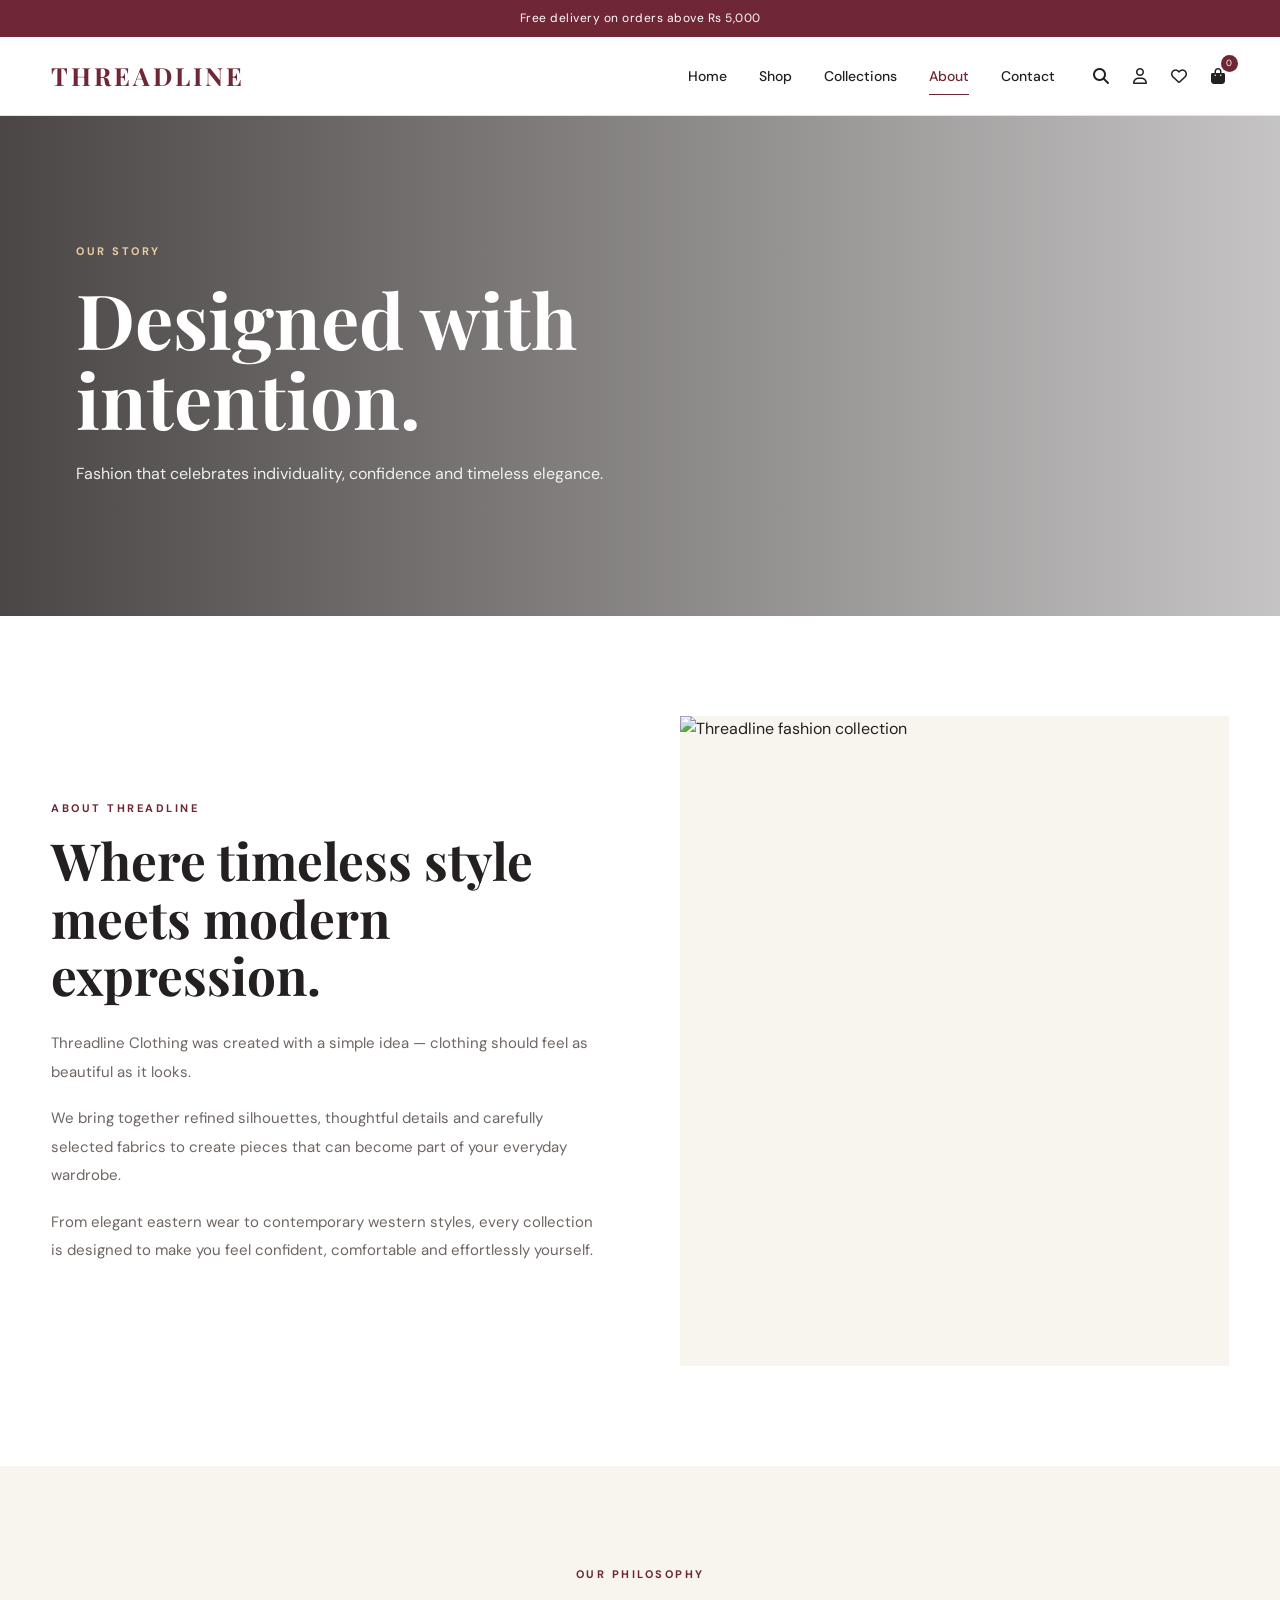
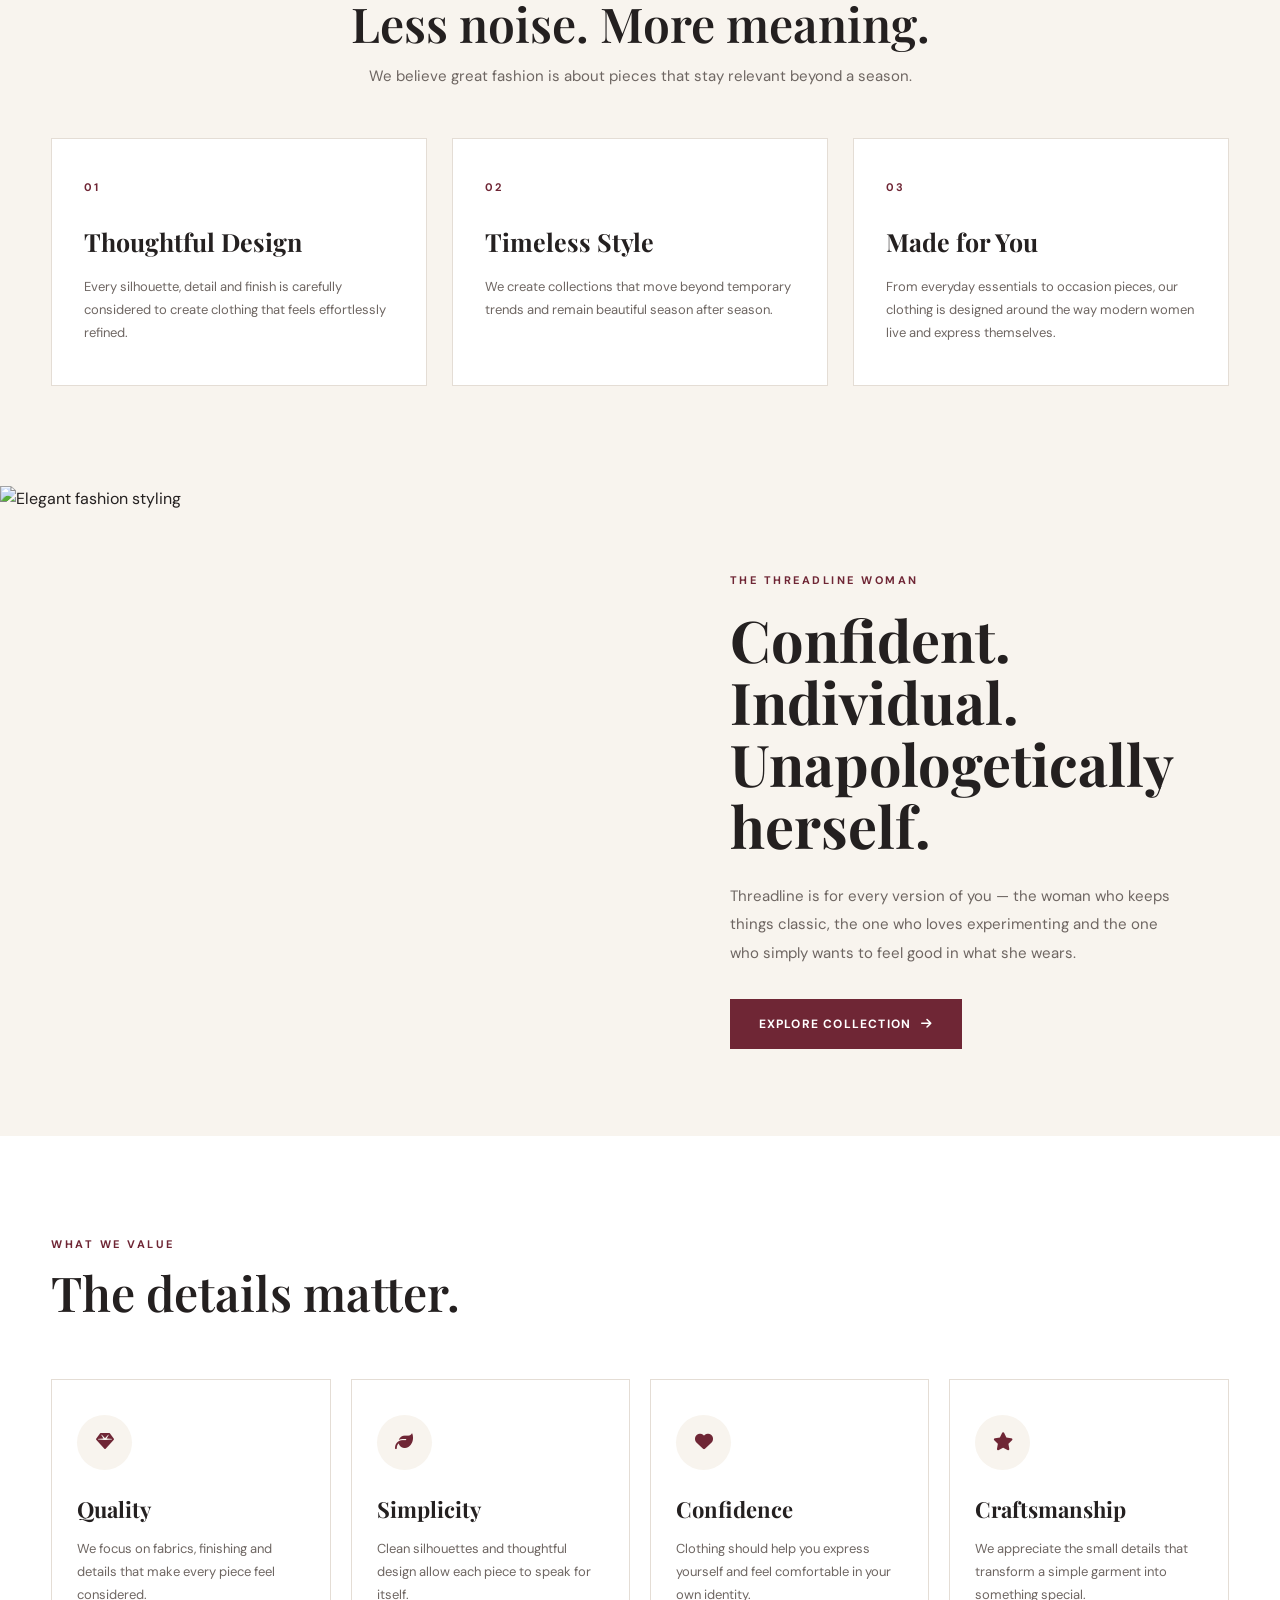
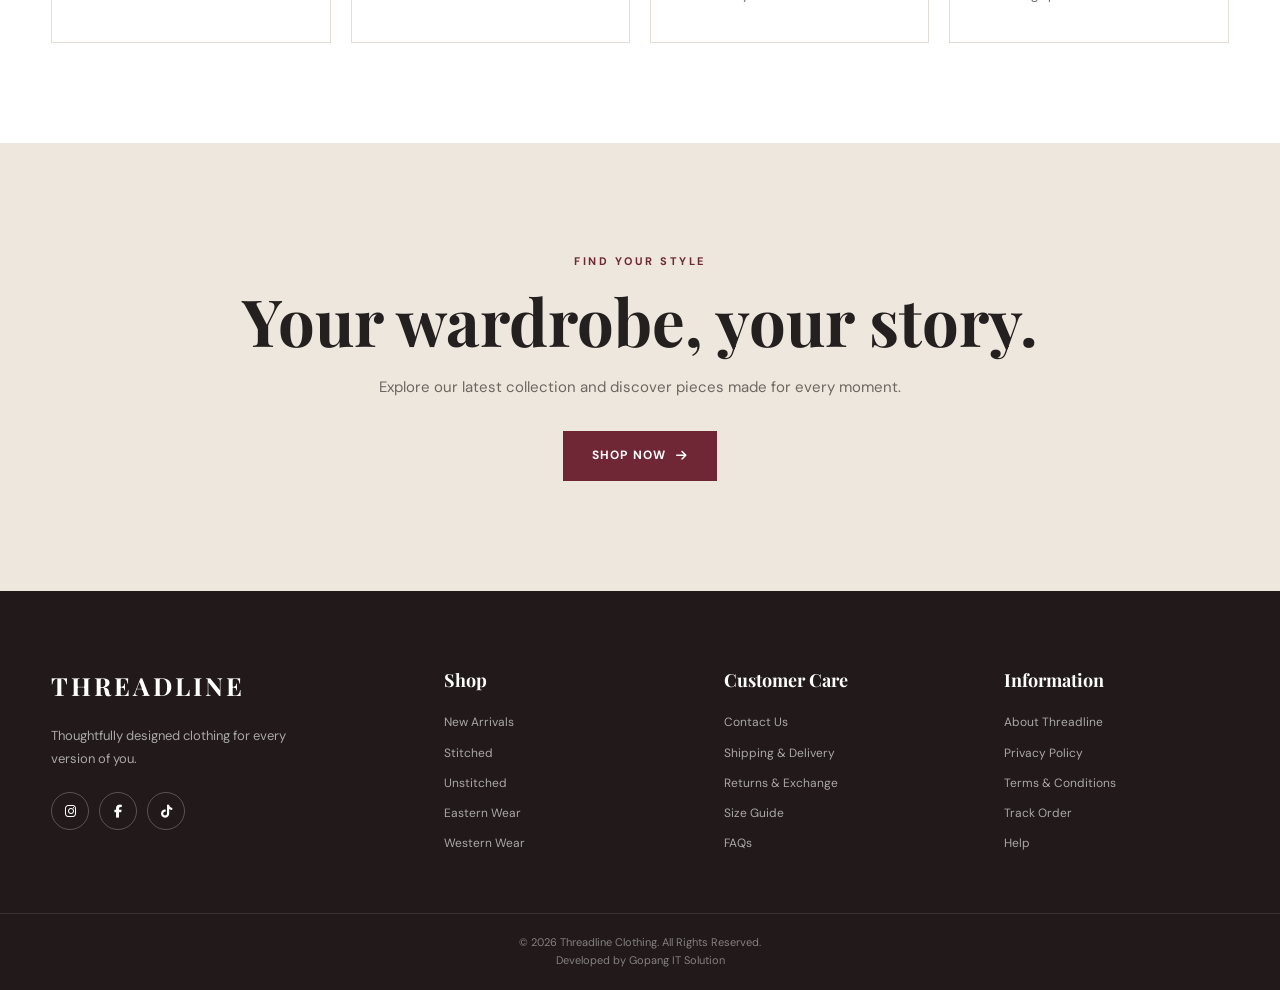
==== commit f938d1f8: "Updated code" ====
--- a/about.html
+++ b/about.html
@@ -678,7 +678,9 @@
                     Threadline Clothing.
                     All Rights Reserved.
                 </p>
-
+<p>
+          Developed by Gopang IT Solution
+        </p>
             </div>
 
         </div>
--- a/css/style.css
+++ b/css/style.css
@@ -1,4 +1,4 @@
-```css
+
 /* ============================================================
    THREADLINE CLOTHING
    Professional Fashion Store — Main Stylesheet
@@ -188,6 +188,44 @@
 
 .site-nav a:hover::after,
 .site-nav a.active::after {
+    width: 100%;
+}
+
+/* Current pages use .nav-links; keep the shared navigation styles compatible. */
+.nav-links {
+    display: flex;
+    align-items: center;
+    justify-content: center;
+    gap: 32px;
+    margin-left: auto;
+}
+
+.nav-links a {
+    position: relative;
+    color: var(--text);
+    font-size: 14px;
+    font-weight: 500;
+    transition: var(--transition);
+}
+
+.nav-links a::after {
+    content: "";
+    position: absolute;
+    left: 0;
+    bottom: -8px;
+    width: 0;
+    height: 1.5px;
+    background: var(--primary);
+    transition: var(--transition);
+}
+
+.nav-links a:hover,
+.nav-links a.active {
+    color: var(--primary);
+}
+
+.nav-links a:hover::after,
+.nav-links a.active::after {
     width: 100%;
 }
 
@@ -608,6 +646,306 @@
     color: var(--text);
 }
 
+/* ============================================================
+   SHOP CATALOG
+   ============================================================ */
+
+.shop-hero {
+    min-height: 360px;
+    position: relative;
+    display: flex;
+    align-items: flex-end;
+    overflow: hidden;
+    color: var(--white);
+    background:
+        linear-gradient(90deg, rgba(55, 25, 28, 0.82), rgba(55, 25, 28, 0.18)),
+        url("https://images.unsplash.com/photo-1551488831-00ddcb6c6bd3?auto=format&fit=crop&w=1800&q=85")
+        center 38% / cover no-repeat;
+}
+
+.shop-hero-content {
+    position: relative;
+    z-index: 1;
+    padding: 72px 0 58px;
+}
+
+.shop-hero .section-label {
+    color: #f3d9b0;
+    font-size: 11px;
+    font-weight: 700;
+    letter-spacing: 2.5px;
+    margin-bottom: 14px;
+}
+
+.shop-hero h1 {
+    max-width: 650px;
+    font-family: "Playfair Display", serif;
+    font-size: clamp(42px, 5vw, 68px);
+    line-height: 1.08;
+    margin-bottom: 15px;
+}
+
+.shop-hero-content > p:last-child {
+    max-width: 520px;
+    color: rgba(255, 255, 255, 0.86);
+    font-size: 15px;
+}
+
+.shop-section {
+    background: #fbf9f6;
+}
+
+.shop-topbar {
+    display: flex;
+    align-items: center;
+    justify-content: space-between;
+    gap: 20px;
+    padding-bottom: 26px;
+    border-bottom: 1px solid var(--border);
+}
+
+.shop-result-count {
+    color: var(--text-light);
+    font-size: 13px;
+}
+
+.shop-result-count strong {
+    color: var(--text);
+}
+
+.shop-controls {
+    display: flex;
+    align-items: center;
+    gap: 12px;
+}
+
+.filter-toggle,
+.sort-select {
+    min-height: 42px;
+    border: 1px solid var(--border);
+    background: var(--white);
+    color: var(--text);
+    font-size: 12px;
+    padding: 0 14px;
+}
+
+.filter-toggle {
+    display: none;
+    gap: 8px;
+    align-items: center;
+}
+
+.sort-label {
+    color: var(--text-light);
+    font-size: 12px;
+}
+
+.shop-layout {
+    display: grid;
+    grid-template-columns: 220px minmax(0, 1fr);
+    gap: 38px;
+    padding-top: 35px;
+}
+
+.filter-sidebar {
+    align-self: start;
+    position: sticky;
+    top: 105px;
+    padding: 23px;
+    background: var(--white);
+    border: 1px solid var(--border);
+}
+
+.filter-header {
+    display: flex;
+    align-items: center;
+    justify-content: space-between;
+    padding-bottom: 17px;
+    border-bottom: 1px solid var(--border);
+}
+
+.filter-header h2 {
+    font-family: "Playfair Display", serif;
+    font-size: 22px;
+}
+
+.filter-close {
+    display: none;
+    border: 0;
+    background: transparent;
+    font-size: 18px;
+}
+
+.filter-group {
+    padding: 22px 0;
+    border-bottom: 1px solid var(--border);
+}
+
+.filter-group h3 {
+    font-size: 11px;
+    letter-spacing: 1.3px;
+    text-transform: uppercase;
+    margin-bottom: 15px;
+}
+
+.filter-option {
+    display: flex;
+    align-items: center;
+    gap: 9px;
+    color: var(--text-light);
+    cursor: pointer;
+    font-size: 12px;
+    margin: 11px 0;
+}
+
+.filter-option input {
+    accent-color: var(--primary);
+}
+
+.clear-filters {
+    border: 0;
+    background: transparent;
+    color: var(--primary);
+    font-size: 11px;
+    font-weight: 700;
+    letter-spacing: 0.8px;
+    text-transform: uppercase;
+    padding: 18px 0 2px;
+}
+
+.shop-search {
+    margin-bottom: 25px;
+}
+
+.search-box {
+    display: flex;
+    align-items: center;
+    gap: 12px;
+    min-height: 47px;
+    padding: 0 15px;
+    background: var(--white);
+    border: 1px solid var(--border);
+    color: var(--text-light);
+}
+
+.search-box input {
+    width: 100%;
+    border: 0;
+    outline: 0;
+    color: var(--text);
+    background: transparent;
+    font-size: 13px;
+}
+
+.shop-product-grid {
+    grid-template-columns: repeat(3, minmax(0, 1fr));
+    gap: 32px 18px;
+}
+
+.shop-product-grid .product-card {
+    background: var(--white);
+    transition: transform 0.25s ease, box-shadow 0.25s ease;
+}
+
+.shop-product-grid .product-card:hover {
+    transform: translateY(-4px);
+    box-shadow: var(--shadow-md);
+}
+
+.product-card-link {
+    display: block;
+}
+
+.product-thumb {
+    position: relative;
+    aspect-ratio: 0.78;
+    overflow: hidden;
+    background: #f1e9e1;
+}
+
+.product-thumb img {
+    width: 100%;
+    height: 100%;
+    object-fit: cover;
+    transition: opacity 0.35s ease, transform 0.6s ease;
+}
+
+.product-thumb .img-alt {
+    position: absolute;
+    inset: 0;
+    opacity: 0;
+}
+
+.shop-product-grid .product-card:hover .product-thumb > img:first-child {
+    opacity: 0;
+    transform: scale(1.04);
+}
+
+.shop-product-grid .product-card:hover .product-thumb .img-alt {
+    opacity: 1;
+    transform: scale(1.04);
+}
+
+.product-tag {
+    position: absolute;
+    left: 12px;
+    bottom: 12px;
+    padding: 5px 8px;
+    background: rgba(255, 255, 255, 0.9);
+    color: var(--primary);
+    font-size: 9px;
+    font-weight: 700;
+    letter-spacing: 1px;
+    text-transform: uppercase;
+}
+
+.shop-product-grid .product-info {
+    padding: 15px 15px 12px;
+}
+
+.p-name {
+    min-height: 42px;
+    color: var(--text);
+    font-family: "Playfair Display", serif;
+    font-size: 17px;
+    line-height: 1.3;
+}
+
+.p-price {
+    color: var(--primary);
+    font-size: 14px;
+    font-weight: 700;
+    margin-top: 7px;
+}
+
+.p-cat {
+    color: var(--text-light);
+    font-size: 10px;
+    letter-spacing: 1px;
+    margin-top: 4px;
+    text-transform: uppercase;
+}
+
+.mini-cart-btn {
+    width: calc(100% - 30px);
+    min-height: 39px;
+    margin: 0 15px 15px;
+    border: 1px solid var(--primary);
+    background: var(--white);
+    color: var(--primary);
+    font-size: 10px;
+    font-weight: 700;
+    letter-spacing: 1px;
+    text-transform: uppercase;
+    transition: var(--transition);
+}
+
+.mini-cart-btn:hover,
+.mini-cart-btn:disabled {
+    background: var(--primary);
+    color: var(--white);
+}
+
 .old-price {
     color: #999;
     text-decoration: line-through;
@@ -971,7 +1309,8 @@
 
 @media (max-width: 1050px) {
 
-    .site-nav {
+    .site-nav,
+    .nav-links {
         gap: 20px;
     }
 
@@ -992,6 +1331,15 @@
         height: 550px;
     }
 
+    .shop-layout {
+        grid-template-columns: 190px minmax(0, 1fr);
+        gap: 24px;
+    }
+
+    .shop-product-grid {
+        grid-template-columns: repeat(2, minmax(0, 1fr));
+    }
+
     .features-grid {
         grid-template-columns: repeat(2, 1fr);
     }
@@ -1027,7 +1375,8 @@
         order: 3;
     }
 
-    .site-nav {
+    .site-nav,
+    .nav-links {
         position: absolute;
         top: 100%;
         left: 0;
@@ -1042,17 +1391,70 @@
         margin: 0;
     }
 
-    .site-nav.open {
+    .site-nav.open,
+    .nav-links.open {
         display: flex;
     }
 
-    .site-nav a {
+    .site-nav a,
+    .nav-links a {
         padding: 15px 5%;
         border-bottom: 1px solid var(--border);
     }
 
-    .site-nav a::after {
+    .site-nav a::after,
+    .nav-links a::after {
         display: none;
+    }
+
+    .shop-hero {
+        min-height: 330px;
+    }
+
+    .shop-hero-content {
+        padding: 55px 0 43px;
+    }
+
+    .shop-topbar {
+        align-items: flex-start;
+        flex-direction: column;
+    }
+
+    .shop-controls {
+        width: 100%;
+        justify-content: space-between;
+    }
+
+    .filter-toggle {
+        display: inline-flex;
+    }
+
+    .shop-layout {
+        display: block;
+        padding-top: 25px;
+    }
+
+    .filter-sidebar {
+        position: fixed;
+        inset: 0 auto 0 0;
+        z-index: 1200;
+        width: min(320px, 88vw);
+        overflow-y: auto;
+        transform: translateX(-105%);
+        transition: transform 0.3s ease;
+        box-shadow: var(--shadow-lg);
+    }
+
+    .filter-sidebar.open {
+        transform: translateX(0);
+    }
+
+    .filter-close {
+        display: block;
+    }
+
+    .shop-products {
+        width: 100%;
     }
 
     .nav-actions {
@@ -1124,6 +1526,24 @@
         height: 430px;
     }
 
+    .shop-product-grid {
+        gap: 20px 12px;
+    }
+
+    .shop-product-grid .product-info {
+        padding: 12px 11px 10px;
+    }
+
+    .mini-cart-btn {
+        width: calc(100% - 22px);
+        margin: 0 11px 11px;
+    }
+
+    .p-name {
+        min-height: 39px;
+        font-size: 15px;
+    }
+
     .product-info h3 {
         font-size: 17px;
     }
@@ -1236,6 +1656,30 @@
 
     .product-image {
         height: 360px;
+    }
+
+    .shop-hero {
+        min-height: 295px;
+    }
+
+    .shop-hero h1 {
+        font-size: 40px;
+    }
+
+    .shop-hero-content > p:last-child {
+        font-size: 13px;
+    }
+
+    .shop-controls {
+        gap: 8px;
+    }
+
+    .sort-label {
+        display: none;
+    }
+
+    .sort-select {
+        flex: 1;
     }
 
     .product-info {
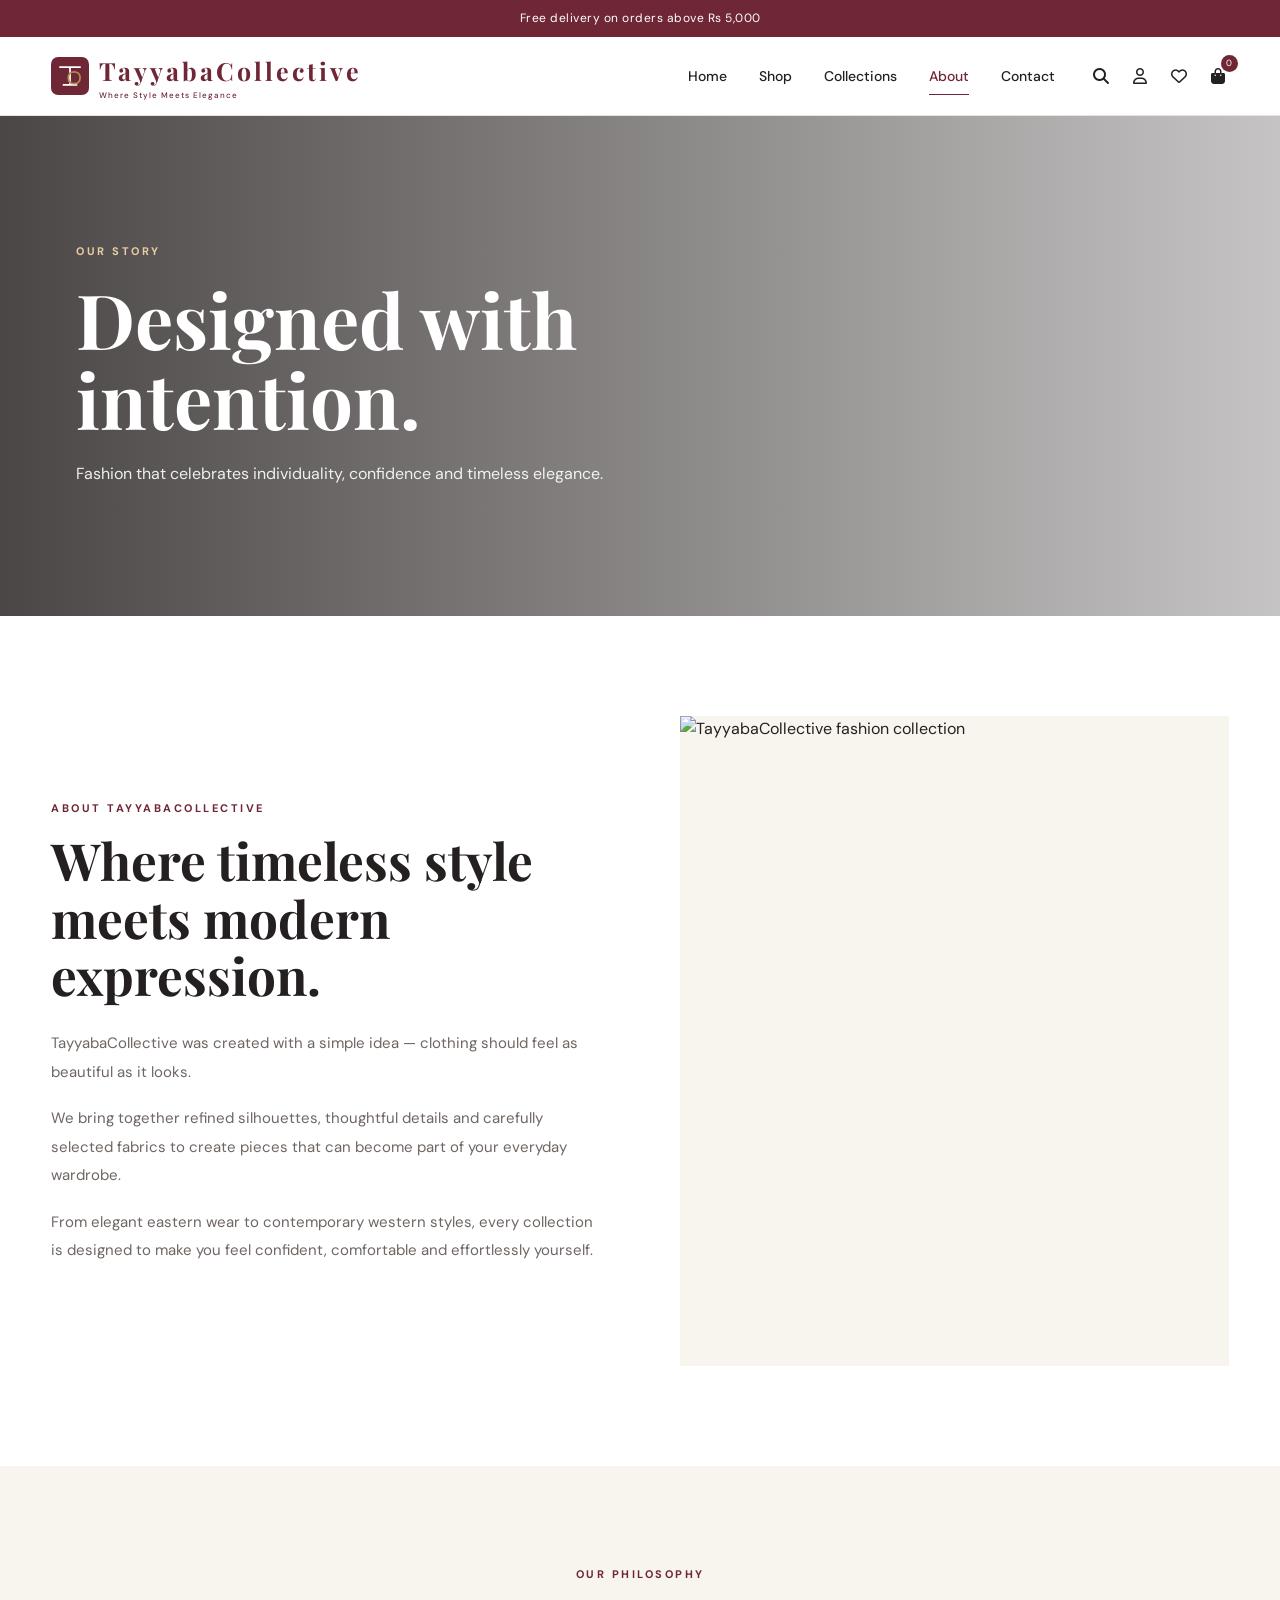
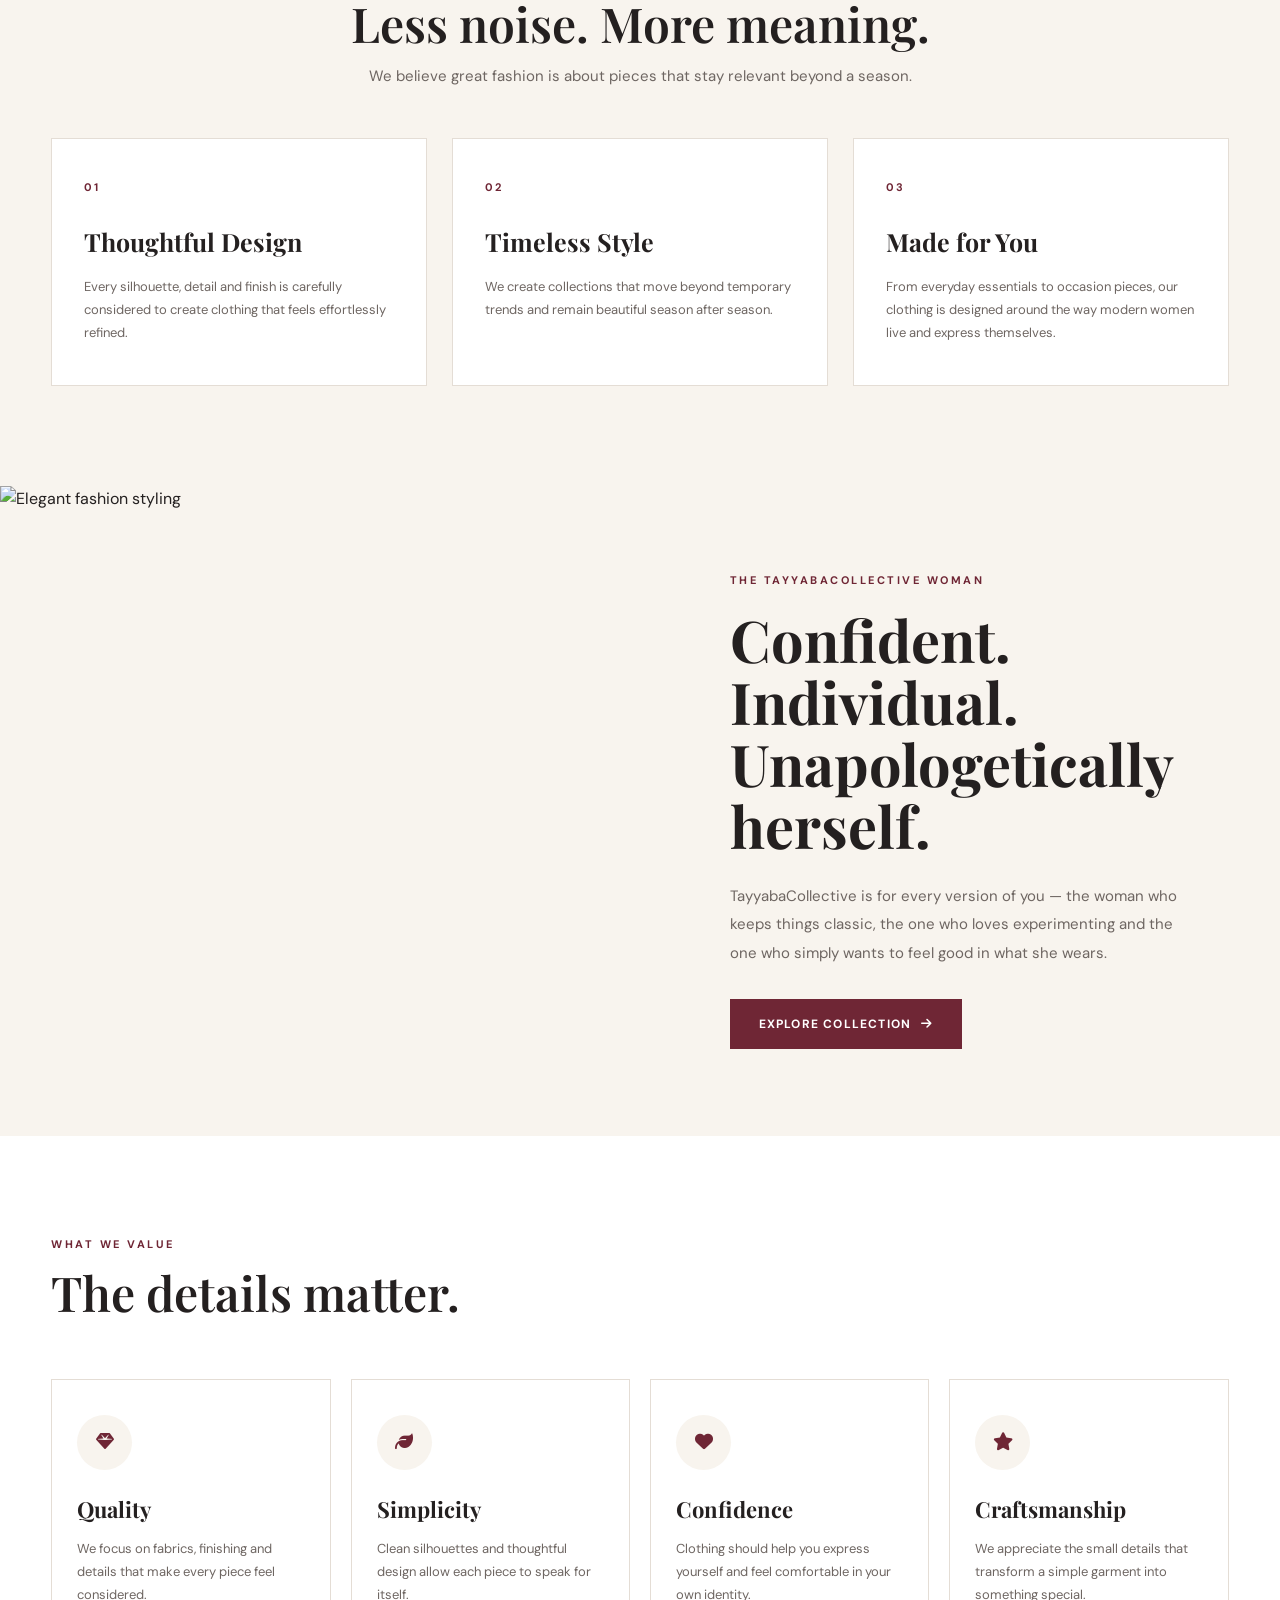
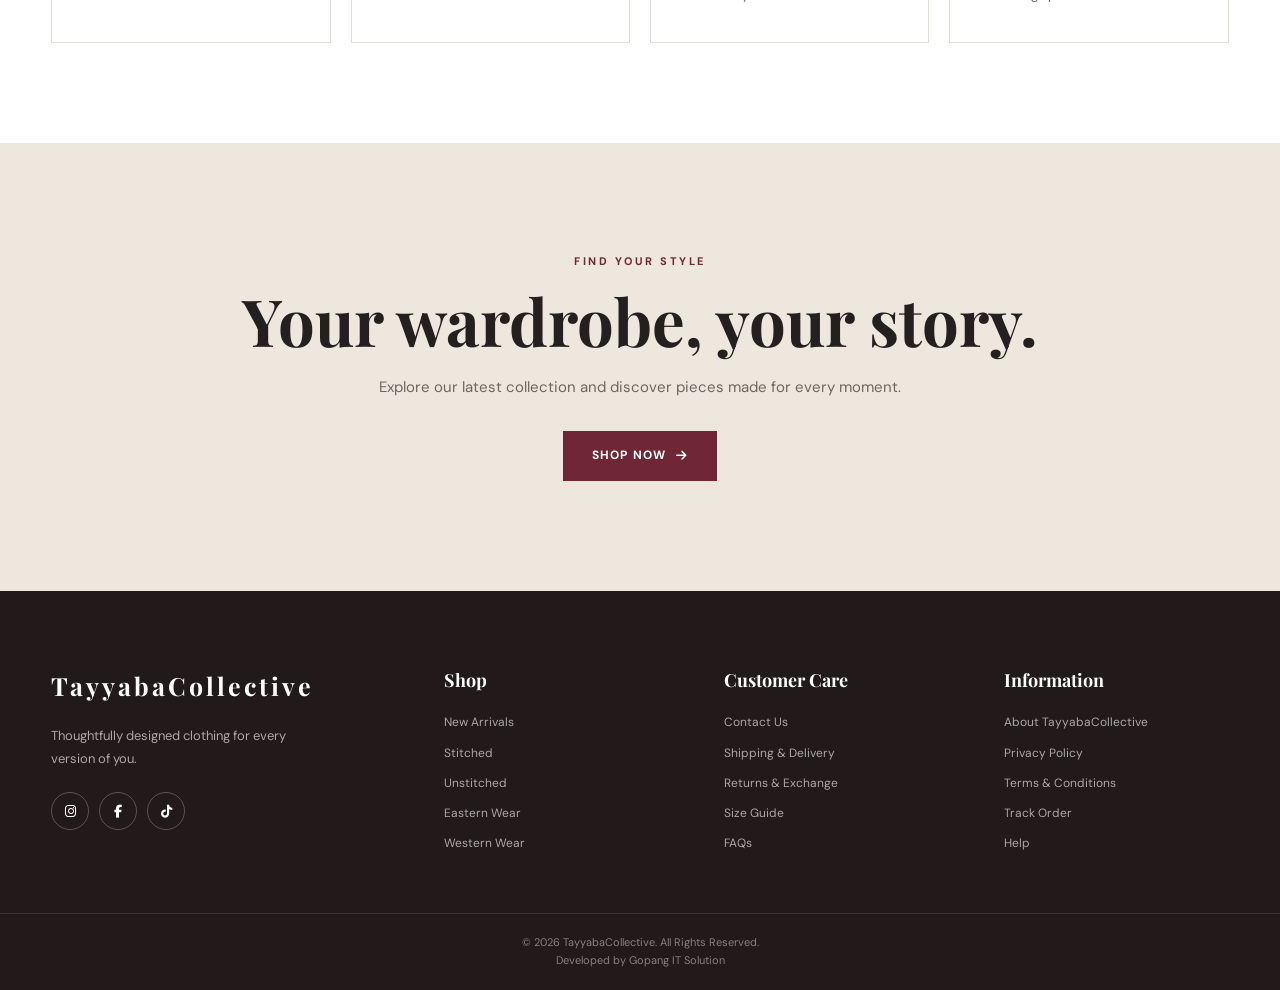
==== commit b2308e46: "upadte name,tagline, logo" ====
--- a/about.html
+++ b/about.html
@@ -6,15 +6,15 @@
 
     <meta name="viewport" content="width=device-width, initial-scale=1.0">
 
-    <title>About Us | Threadline Clothing</title>
+    <title>About Us | TayyabaCollective</title>
 
     <meta name="description"
-        content="Discover the story behind Threadline Clothing — a modern fashion brand inspired by timeless style, thoughtful design and elegant craftsmanship.">
+        content="Discover the story behind TayyabaCollective — a modern fashion brand inspired by thoughtful design and elegant craftsmanship.">
 
     <meta name="keywords"
-        content="Threadline Clothing, about Threadline, Pakistani fashion, clothing brand, women's fashion">
-
-    <meta name="author" content="Threadline Clothing">
+        content="TayyabaCollective, about TayyabaCollective, Pakistani fashion, clothing brand, women's fashion">
+
+    <meta name="author" content="TayyabaCollective">
 
     <!-- Google Fonts -->
     <link rel="preconnect" href="https://fonts.googleapis.com">
@@ -57,7 +57,8 @@
 
             <!-- Logo -->
             <a href="index.html" class="brand-logo">
-                THREADLINE
+                <img src="images/tayyaba-collective-logo.svg" alt="TayyabaCollective logo">
+                TayyabaCollective
             </a>
 
 
@@ -194,7 +195,7 @@
                 <div class="about-intro-content">
 
                     <p class="section-label">
-                        ABOUT THREADLINE
+                        ABOUT TAYYABACOLLECTIVE
                     </p>
 
                     <h2>
@@ -203,7 +204,7 @@
                     </h2>
 
                     <p>
-                        Threadline Clothing was created with a simple
+                        TayyabaCollective was created with a simple
                         idea — clothing should feel as beautiful as
                         it looks.
                     </p>
@@ -229,7 +230,7 @@
 
                     <img
                         src="https://images.unsplash.com/photo-1496747611176-843222e1e57c?auto=format&fit=crop&w=1000&q=90"
-                        alt="Threadline fashion collection">
+                        alt="TayyabaCollective fashion collection">
 
                 </div>
 
@@ -350,7 +351,7 @@
             <div class="about-statement-content">
 
                 <p class="section-label">
-                    THE THREADLINE WOMAN
+                    THE TAYYABACOLLECTIVE WOMAN
                 </p>
 
                 <h2>
@@ -360,7 +361,7 @@
                 </h2>
 
                 <p>
-                    Threadline is for every version of you —
+                    TayyabaCollective is for every version of you —
                     the woman who keeps things classic,
                     the one who loves experimenting and
                     the one who simply wants to feel good
@@ -538,7 +539,7 @@
                     href="index.html"
                     class="footer-logo">
 
-                    THREADLINE
+                    TayyabaCollective
 
                 </a>
 
@@ -644,7 +645,7 @@
                 </h3>
 
                 <a href="about.html">
-                    About Threadline
+                    About TayyabaCollective
                 </a>
 
                 <a href="#">
@@ -675,7 +676,7 @@
                 <p>
                     ©
                     <span id="year"></span>
-                    Threadline Clothing.
+                    TayyabaCollective.
                     All Rights Reserved.
                 </p>
 <p>
--- a/css/style.css
+++ b/css/style.css
@@ -1,6 +1,6 @@
 
 /* ============================================================
-   THREADLINE CLOTHING
+    TAYYABACOLLECTIVE
    Professional Fashion Store — Main Stylesheet
    ============================================================ */
 
@@ -146,12 +146,23 @@
 }
 
 .brand-logo {
+    display: grid;
+    grid-template-columns: 38px auto;
+    align-items: center;
+    column-gap: 10px;
     font-family: "Playfair Display", serif;
     font-size: 25px;
     font-weight: 700;
     letter-spacing: 3px;
     color: var(--primary);
     white-space: nowrap;
+}
+
+.brand-logo img {
+    grid-row: span 2;
+    width: 38px;
+    height: 38px;
+    object-fit: contain;
 }
 
 .site-nav {
@@ -520,6 +531,59 @@
 
 .product-card {
     min-width: 0;
+}
+
+.related-products .products-grid {
+    display: grid;
+    grid-template-columns: repeat(4, minmax(0, 1fr));
+    gap: 24px;
+}
+
+.related-products .product-card-image {
+    aspect-ratio: 0.78;
+    overflow: hidden;
+    background: var(--cream);
+}
+
+.related-products .product-card-image img {
+    display: block;
+    width: 100%;
+    height: 100%;
+    object-fit: cover;
+}
+
+.related-products .product-card-content {
+    padding: 15px 2px 0;
+}
+
+.related-products .product-card-content > span {
+    display: block;
+    margin-bottom: 7px;
+    color: var(--text-light);
+    font-size: 10px;
+    font-weight: 600;
+    letter-spacing: 1.2px;
+    text-transform: uppercase;
+}
+
+.related-products .product-card-content h3 {
+    margin-bottom: 9px;
+    font-family: "Playfair Display", serif;
+    font-size: 19px;
+    font-weight: 600;
+    line-height: 1.3;
+}
+
+.related-products .product-card-content strong {
+    color: var(--primary);
+    font-size: 14px;
+}
+
+@media (max-width: 768px) {
+    .related-products .products-grid {
+        grid-template-columns: repeat(2, minmax(0, 1fr));
+        gap: 22px 14px;
+    }
 }
 
 .product-image {
@@ -946,6 +1010,250 @@
     color: var(--white);
 }
 
+/* ============================================================
+   PRODUCT DETAIL
+   ============================================================ */
+
+.product-details-section {
+    padding: 70px 0 90px;
+    background: #fbf9f6;
+}
+
+.product-details-wrapper {
+    display: grid;
+    grid-template-columns: minmax(0, 1.05fr) minmax(360px, 0.95fr);
+    gap: 65px;
+    align-items: start;
+}
+
+.product-gallery {
+    display: grid;
+    grid-template-columns: 92px minmax(0, 1fr);
+    gap: 16px;
+}
+
+.product-thumbnails {
+    display: flex;
+    flex-direction: column;
+    gap: 12px;
+}
+
+.product-thumb {
+    aspect-ratio: 0.78;
+    padding: 0;
+    overflow: hidden;
+    border: 1px solid var(--border);
+    background: var(--white);
+    cursor: pointer;
+}
+
+.product-thumb.active {
+    border: 2px solid var(--primary);
+}
+
+.product-thumb img {
+    width: 100%;
+    height: 100%;
+    object-fit: cover;
+}
+
+.product-main-image {
+    position: relative;
+    aspect-ratio: 0.78;
+    overflow: hidden;
+    background: #f0e9e1;
+}
+
+.product-main-image img {
+    width: 100%;
+    height: 100%;
+    object-fit: cover;
+    transition: transform 0.25s ease;
+}
+
+.zoom-hint {
+    position: absolute;
+    right: 15px;
+    bottom: 15px;
+    padding: 8px 11px;
+    color: var(--text);
+    background: rgba(255, 255, 255, 0.88);
+    font-size: 10px;
+    letter-spacing: 0.4px;
+}
+
+.product-information {
+    padding: 12px 0;
+}
+
+.product-information > .product-category {
+    color: var(--primary);
+    font-size: 11px;
+    font-weight: 700;
+    letter-spacing: 1.4px;
+    text-transform: uppercase;
+}
+
+.product-title {
+    max-width: 520px;
+    margin: 13px 0 15px;
+    font-family: "Playfair Display", serif;
+    font-size: clamp(34px, 4vw, 52px);
+    line-height: 1.1;
+}
+
+.product-information .product-rating {
+    margin-bottom: 22px;
+}
+
+.product-information .product-price {
+    display: flex;
+    align-items: center;
+    flex-wrap: wrap;
+    gap: 10px;
+    margin-bottom: 23px;
+}
+
+.current-price {
+    color: var(--primary);
+    font-size: 22px;
+    font-weight: 700;
+}
+
+.discount {
+    padding: 4px 7px;
+    background: #ead9c7;
+    color: var(--primary-dark);
+    font-size: 10px;
+    font-weight: 700;
+}
+
+.product-short-description {
+    max-width: 540px;
+    color: var(--text-light);
+    font-size: 14px;
+    line-height: 1.8;
+}
+
+.product-divider {
+    height: 1px;
+    margin: 25px 0;
+    background: var(--border);
+}
+
+.option-heading {
+    display: flex;
+    justify-content: space-between;
+    margin-bottom: 13px;
+    font-size: 12px;
+}
+
+.option-heading a {
+    color: var(--primary);
+    font-size: 11px;
+}
+
+.color-options,
+.size-options {
+    display: flex;
+    gap: 10px;
+}
+
+.color-option {
+    width: 28px;
+    height: 28px;
+    border: 3px solid var(--white);
+    border-radius: 50%;
+    box-shadow: 0 0 0 1px var(--border);
+}
+
+.color-option.active {
+    box-shadow: 0 0 0 2px var(--primary);
+}
+
+.color-option.black { background: #252221; }
+.color-option.maroon { background: var(--primary); }
+.color-option.beige { background: #cbb89b; }
+
+.size-option {
+    min-width: 46px;
+    height: 40px;
+    border: 1px solid var(--border);
+    background: var(--white);
+    color: var(--text);
+    font-size: 12px;
+}
+
+.size-option.active {
+    border-color: var(--primary);
+    background: var(--primary);
+    color: var(--white);
+}
+
+.quantity-selector {
+    display: flex;
+    align-items: center;
+    width: 126px;
+    height: 42px;
+    border: 1px solid var(--border);
+    background: var(--white);
+}
+
+.quantity-selector button {
+    width: 40px;
+    height: 100%;
+    border: 0;
+    background: transparent;
+    font-size: 18px;
+}
+
+.quantity-selector span {
+    flex: 1;
+    text-align: center;
+    font-size: 13px;
+}
+
+.product-add-cart,
+.product-buy-now {
+    width: 100%;
+    margin-top: 22px;
+}
+
+.product-buy-now {
+    border-color: var(--primary);
+    color: var(--primary);
+}
+
+.product-benefits {
+    display: grid;
+    gap: 15px;
+    margin-top: 30px;
+    padding-top: 25px;
+    border-top: 1px solid var(--border);
+}
+
+.benefit-item {
+    display: flex;
+    gap: 13px;
+    align-items: center;
+    color: var(--primary);
+}
+
+.benefit-item div {
+    display: grid;
+    gap: 2px;
+}
+
+.benefit-item strong {
+    color: var(--text);
+    font-size: 12px;
+}
+
+.benefit-item span {
+    color: var(--text-light);
+    font-size: 11px;
+}
+
 .old-price {
     color: #999;
     text-decoration: line-through;
@@ -1001,7 +1309,7 @@
 
 
 /* ============================================================
-   13. WHY THREADLINE
+    13. WHY TAYYABACOLLECTIVE
    ============================================================ */
 
 .why-section {
@@ -1234,6 +1542,19 @@
     font-size: 25px;
     font-weight: 700;
     letter-spacing: 3px;
+}
+
+.brand-logo::after {
+    content: "Where Style Meets Elegance";
+    display: block;
+    grid-column: 2;
+    font-family: "DM Sans", sans-serif;
+    font-size: 8px;
+    font-weight: 500;
+    letter-spacing: 1px;
+    line-height: 1.2;
+    text-align: left;
+    text-transform: none;
 }
 
 .footer-brand > p {
@@ -1457,6 +1778,15 @@
         width: 100%;
     }
 
+    .product-details-wrapper {
+        grid-template-columns: 1fr;
+        gap: 38px;
+    }
+
+    .product-information {
+        padding: 0;
+    }
+
     .nav-actions {
         margin-left: auto;
         gap: 13px;
@@ -1544,6 +1874,19 @@
         font-size: 15px;
     }
 
+    .product-details-section {
+        padding: 45px 0 65px;
+    }
+
+    .product-gallery {
+        grid-template-columns: 68px minmax(0, 1fr);
+        gap: 10px;
+    }
+
+    .product-title {
+        font-size: 36px;
+    }
+
     .product-info h3 {
         font-size: 17px;
     }
@@ -1680,6 +2023,24 @@
 
     .sort-select {
         flex: 1;
+    }
+
+    .product-gallery {
+        grid-template-columns: 1fr;
+    }
+
+    .product-thumbnails {
+        order: 2;
+        display: grid;
+        grid-template-columns: repeat(4, 1fr);
+    }
+
+    .product-main-image {
+        order: 1;
+    }
+
+    .product-title {
+        font-size: 32px;
     }
 
     .product-info {
@@ -1734,7 +2095,7 @@
     }
 }
 /* =========================================================
-   THREADLINE — COLLECTIONS PAGE
+    TAYYABACOLLECTIVE — COLLECTIONS PAGE
 ========================================================= */
 
 .collections-hero {
@@ -2151,7 +2512,7 @@
 
 }
 /* =========================================================
-   THREADLINE — ABOUT PAGE
+    TAYYABACOLLECTIVE — ABOUT PAGE
 ========================================================= */
 
 /* =========================================================
